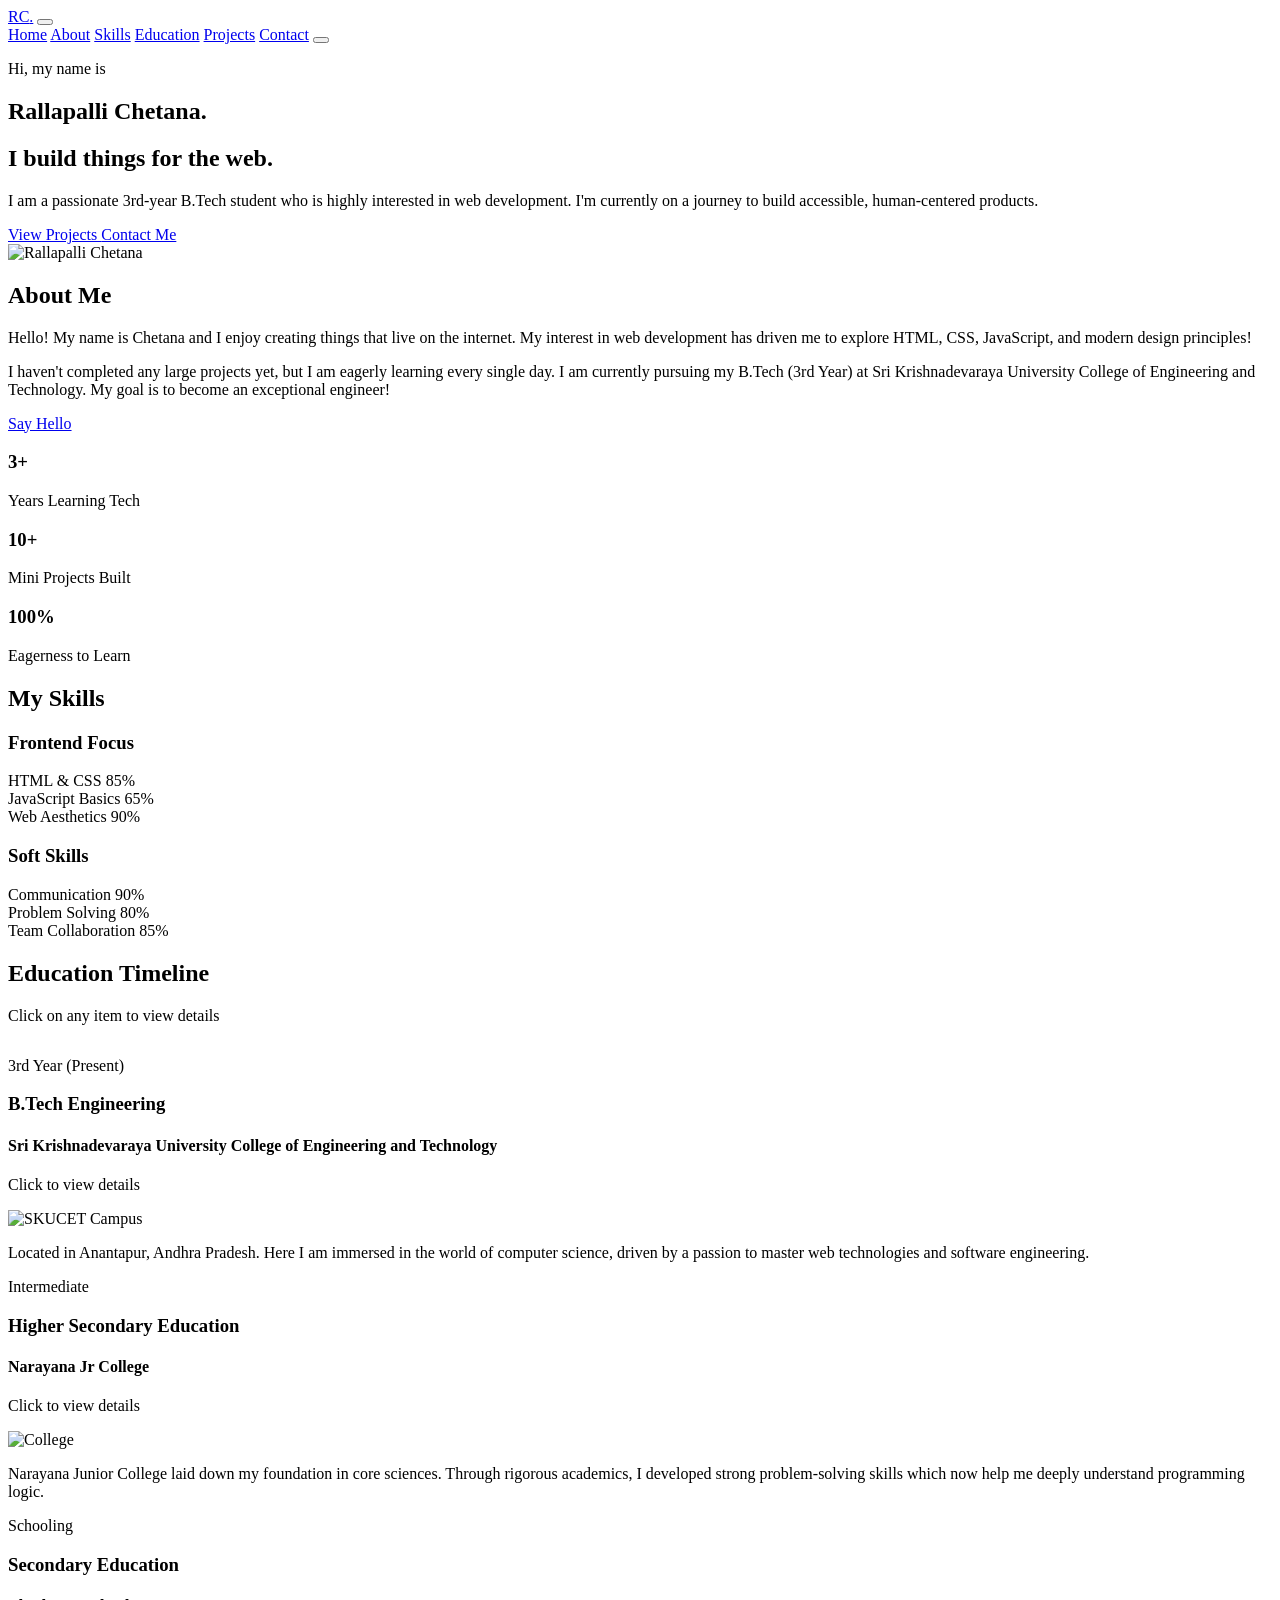
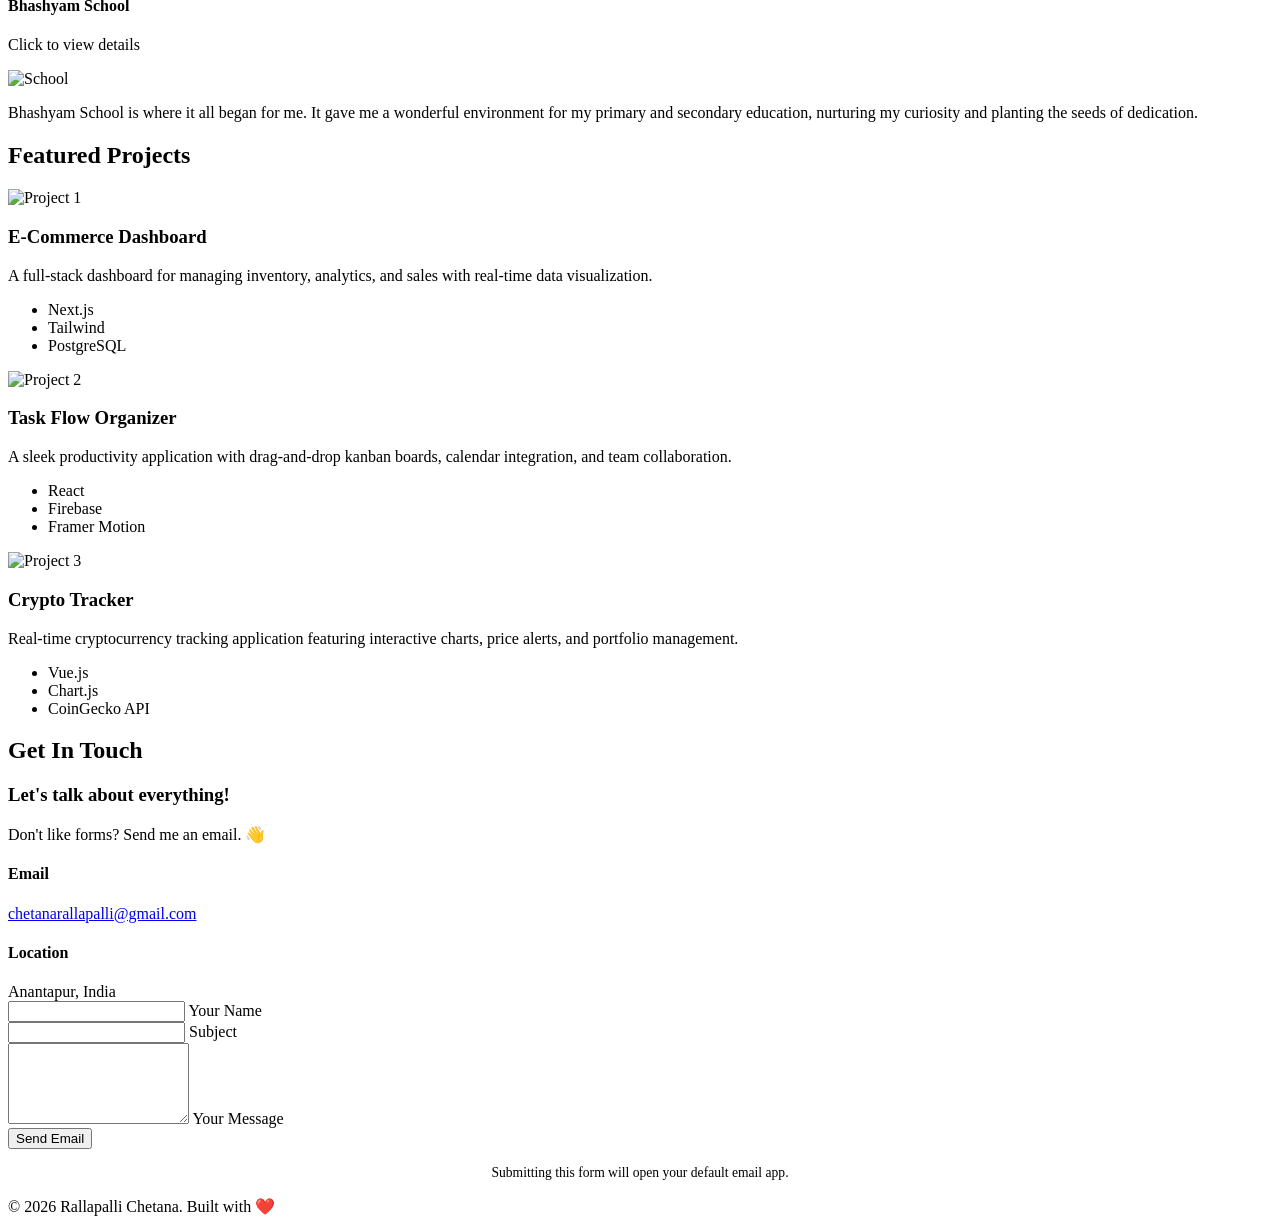
==== index.html @ 49224124 "Add files via upload" ====
<!DOCTYPE html>
<html lang="en" data-theme="dark">
<head>
    <meta charset="UTF-8">
    <meta name="viewport" content="width=device-width, initial-scale=1.0">
    <title>Rallapalli Chetana | Portfolio</title>
    <meta name="description" content="Personal portfolio of Rallapalli Chetana, a passionate aspiring Web Developer.">
    
    <!-- Google Fonts -->
    <link rel="preconnect" href="https://fonts.googleapis.com">
    <link rel="preconnect" href="https://fonts.gstatic.com" crossorigin>
    <link href="https://fonts.googleapis.com/css2?family=Outfit:wght@300;400;500;600;700;800&display=swap" rel="stylesheet">
    
    <!-- Phosphor Icons -->
    <script src="https://unpkg.com/@phosphor-icons/web"></script>
    
    <link rel="stylesheet" href="style.css">
</head>
<body>
    <!-- Navbar -->
    <nav id="navbar" class="navbar">
        <a href="#home" class="logo">RC<span>.</span></a>
        
        <button class="mobile-menu-btn" aria-label="Toggle Menu">
            <i class="ph ph-list"></i>
        </button>

        <div class="nav-links">
            <a href="#home" class="nav-link">Home</a>
            <a href="#about" class="nav-link">About</a>
            <a href="#skills" class="nav-link">Skills</a>
            <a href="#education" class="nav-link">Education</a>
            <a href="#projects" class="nav-link">Projects</a>
            <a href="#contact" class="nav-link">Contact</a>
            
            <button id="theme-toggle" class="theme-toggle" aria-label="Toggle Theme">
                <i class="ph ph-sun sun-icon"></i>
                <i class="ph ph-moon moon-icon"></i>
            </button>
        </div>
    </nav>

    <!-- Main Content -->
    <main>
        <!-- Home / Hero Section -->
        <section id="home" class="hero section">
            <div class="hero-content reveal">
                <p class="greeting">Hi, my name is</p>
                <h1 class="name">Rallapalli Chetana.</h1>
                <h2 class="tagline">I build things for the web.</h2>
                <p class="bio">I am a passionate 3rd-year B.Tech student who is highly interested in web development. I'm currently on a journey to build accessible, human-centered products.</p>
                <div class="cta-group">
                    <a href="#projects" class="btn btn-primary">View Projects <i class="ph ph-arrow-right"></i></a>
                    <a href="#contact" class="btn btn-outline">Contact Me</a>
                </div>
            </div>
            <div class="hero-image reveal-right">
                <div class="image-wrapper">
                    <!-- Professional female illustration avatar -->
                    <img src="avatar.png" alt="Rallapalli Chetana" />
                </div>
            </div>
        </section>

        <!-- About Section -->
        <section id="about" class="about section">
            <h2 class="section-title reveal">About Me</h2>
            <div class="about-content">
                <div class="about-text reveal">
                    <p>Hello! My name is Chetana and I enjoy creating things that live on the internet. My interest in web development has driven me to explore HTML, CSS, JavaScript, and modern design principles!</p>
                    <p>I haven't completed any large projects yet, but I am eagerly learning every single day. I am currently pursuing my B.Tech (3rd Year) at Sri Krishnadevaraya University College of Engineering and Technology. My goal is to become an exceptional engineer!</p>
                    <a href="#contact" class="btn btn-outline resume-btn">
                        Say Hello <i class="ph ph-hand-waving"></i>
                    </a>
                </div>
                <!-- Stats renamed to fit a beginner profile perfectly while maintaining the beautiful UI -->
                <div class="about-stats reveal-right">
                    <div class="stat-card">
                        <h3>3+</h3>
                        <p>Years Learning Tech</p>
                    </div>
                    <div class="stat-card">
                        <h3>10+</h3>
                        <p>Mini Projects Built</p>
                    </div>
                    <div class="stat-card">
                        <h3>100%</h3>
                        <p>Eagerness to Learn</p>
                    </div>
                </div>
            </div>
        </section>

        <!-- Skills Section -->
        <section id="skills" class="skills section">
            <h2 class="section-title reveal">My Skills</h2>
            <div class="skills-grid reveal">
                <!-- Frontend -->
                <div class="skill-category">
                    <h3>Frontend Focus</h3>
                    <div class="skills-list">
                        <div class="skill-item">
                            <div class="skill-info">
                                <span>HTML & CSS</span>
                                <span>85%</span>
                            </div>
                            <div class="progress-bar"><div class="progress" style="--width: 85%"></div></div>
                        </div>
                        <div class="skill-item">
                            <div class="skill-info">
                                <span>JavaScript Basics</span>
                                <span>65%</span>
                            </div>
                            <div class="progress-bar"><div class="progress" style="--width: 65%"></div></div>
                        </div>
                        <div class="skill-item">
                            <div class="skill-info">
                                <span>Web Aesthetics</span>
                                <span>90%</span>
                            </div>
                            <div class="progress-bar"><div class="progress" style="--width: 90%"></div></div>
                        </div>
                    </div>
                </div>

                <!-- Soft Skills -->
                <div class="skill-category">
                    <h3>Soft Skills</h3>
                    <div class="skills-list">
                        <div class="skill-item">
                            <div class="skill-info">
                                <span>Communication</span>
                                <span>90%</span>
                            </div>
                            <div class="progress-bar"><div class="progress" style="--width: 90%"></div></div>
                        </div>
                        <div class="skill-item">
                            <div class="skill-info">
                                <span>Problem Solving</span>
                                <span>80%</span>
                            </div>
                            <div class="progress-bar"><div class="progress" style="--width: 80%"></div></div>
                        </div>
                        <div class="skill-item">
                            <div class="skill-info">
                                <span>Team Collaboration</span>
                                <span>85%</span>
                            </div>
                            <div class="progress-bar"><div class="progress" style="--width: 85%"></div></div>
                        </div>
                    </div>
                </div>
            </div>
        </section>

        <!-- Education Section -->
        <section id="education" class="timeline-section section">
            <h2 class="section-title reveal">Education Timeline</h2>
            <p class="reveal" style="color: var(--text-secondary); margin-bottom: 2rem;">Click on any item to view details</p>
            <div class="timeline reveal">
                <div class="timeline-item interactive-item" onclick="toggleDetails('skucet-details')">
                    <div class="timeline-dot"></div>
                    <div class="timeline-content">
                        <span class="timeline-date">3rd Year (Present)</span>
                        <h3>B.Tech Engineering</h3>
                        <h4>Sri Krishnadevaraya University College of Engineering and Technology</h4>
                        <p style="color: var(--primary);">Click to view details <i class="ph ph-caret-down"></i></p>
                        
                        <div id="skucet-details" class="education-details hidden">
                            <img src="https://images.unsplash.com/photo-1541339907198-e08756dedf3f?q=80&w=800&auto=format&fit=crop" alt="SKUCET Campus">
                            <p>Located in Anantapur, Andhra Pradesh. Here I am immersed in the world of computer science, driven by a passion to master web technologies and software engineering.</p>
                        </div>
                    </div>
                </div>
                
                <div class="timeline-item interactive-item" onclick="toggleDetails('narayana-details')">
                    <div class="timeline-dot"></div>
                    <div class="timeline-content">
                        <span class="timeline-date">Intermediate</span>
                        <h3>Higher Secondary Education</h3>
                        <h4>Narayana Jr College</h4>
                        <p style="color: var(--primary);">Click to view details <i class="ph ph-caret-down"></i></p>
                        
                        <div id="narayana-details" class="education-details hidden">
                            <img src="https://images.unsplash.com/photo-1523050854058-8df90110c9f1?q=80&w=800&auto=format&fit=crop" alt="College">
                            <p>Narayana Junior College laid down my foundation in core sciences. Through rigorous academics, I developed strong problem-solving skills which now help me deeply understand programming logic.</p>
                        </div>
                    </div>
                </div>
                
                <div class="timeline-item interactive-item" onclick="toggleDetails('bhashyam-details')">
                    <div class="timeline-dot"></div>
                    <div class="timeline-content">
                        <span class="timeline-date">Schooling</span>
                        <h3>Secondary Education</h3>
                        <h4>Bhashyam School</h4>
                        <p style="color: var(--primary);">Click to view details <i class="ph ph-caret-down"></i></p>
                        
                        <div id="bhashyam-details" class="education-details hidden">
                            <img src="https://images.unsplash.com/photo-1509062522246-3755977927d7?q=80&w=800&auto=format&fit=crop" alt="School">
                            <p>Bhashyam School is where it all began for me. It gave me a wonderful environment for my primary and secondary education, nurturing my curiosity and planting the seeds of dedication.</p>
                        </div>
                    </div>
                </div>
            </div>
        </section>

        <!-- Projects Section (Kept dummy projects as requested earlier for aesthetic!) -->
        <section id="projects" class="projects section">
            <h2 class="section-title reveal">Featured Projects</h2>
            <div class="projects-grid">
                
                <!-- Project 1 -->
                <div class="project-card reveal">
                    <div class="project-img">
                        <img src="https://images.unsplash.com/photo-1551288049-bebda4e38f71?q=80&w=2070&auto=format&fit=crop" alt="Project 1">
                        <div class="project-overlay">
                            <div class="project-links">
                                <a href="https://github.com/chetana-1113" target="_blank" aria-label="GitHub"><i class="ph ph-github-logo"></i></a>
                                <a href="#" target="_blank" aria-label="Live Demo"><i class="ph ph-arrow-up-right"></i></a>
                            </div>
                        </div>
                    </div>
                    <div class="project-info">
                        <h3>E-Commerce Dashboard</h3>
                        <p>A full-stack dashboard for managing inventory, analytics, and sales with real-time data visualization.</p>
                        <ul class="project-tech">
                            <li>Next.js</li>
                            <li>Tailwind</li>
                            <li>PostgreSQL</li>
                        </ul>
                    </div>
                </div>

                <!-- Project 2 -->
                <div class="project-card reveal" style="transition-delay: 100ms">
                    <div class="project-img">
                        <img src="https://images.unsplash.com/photo-1522542550221-31fd19575a2d?q=80&w=2070&auto=format&fit=crop" alt="Project 2">
                        <div class="project-overlay">
                            <div class="project-links">
                                <a href="https://github.com/chetana-1113" target="_blank" aria-label="GitHub"><i class="ph ph-github-logo"></i></a>
                                <a href="#" target="_blank" aria-label="Live Demo"><i class="ph ph-arrow-up-right"></i></a>
                            </div>
                        </div>
                    </div>
                    <div class="project-info">
                        <h3>Task Flow Organizer</h3>
                        <p>A sleek productivity application with drag-and-drop kanban boards, calendar integration, and team collaboration.</p>
                        <ul class="project-tech">
                            <li>React</li>
                            <li>Firebase</li>
                            <li>Framer Motion</li>
                        </ul>
                    </div>
                </div>

                <!-- Project 3 -->
                <div class="project-card reveal" style="transition-delay: 200ms">
                    <div class="project-img">
                        <img src="https://images.unsplash.com/photo-1627398225058-618516514b10?q=80&w=2070&auto=format&fit=crop" alt="Project 3">
                        <div class="project-overlay">
                            <div class="project-links">
                                <a href="https://github.com/chetana-1113" target="_blank" aria-label="GitHub"><i class="ph ph-github-logo"></i></a>
                                <a href="#" target="_blank" aria-label="Live Demo"><i class="ph ph-arrow-up-right"></i></a>
                            </div>
                        </div>
                    </div>
                    <div class="project-info">
                        <h3>Crypto Tracker</h3>
                        <p>Real-time cryptocurrency tracking application featuring interactive charts, price alerts, and portfolio management.</p>
                        <ul class="project-tech">
                            <li>Vue.js</li>
                            <li>Chart.js</li>
                            <li>CoinGecko API</li>
                        </ul>
                    </div>
                </div>

            </div>
        </section>

        <!-- Contact Section -->
        <section id="contact" class="contact section">
            <h2 class="section-title reveal">Get In Touch</h2>
            <div class="contact-container reveal">
                <div class="contact-info">
                    <h3>Let's talk about everything!</h3>
                    <p>Don't like forms? Send me an email. 👋</p>
                    
                    <div class="info-items">
                        <div class="info-item">
                            <i class="ph ph-envelope-simple"></i>
                            <div>
                                <h4>Email</h4>
                                <a href="mailto:chetanarallapalli@gmail.com">chetanarallapalli@gmail.com</a>
                            </div>
                        </div>
                        <div class="info-item">
                            <i class="ph ph-map-pin"></i>
                            <div>
                                <h4>Location</h4>
                                <span>Anantapur, India</span>
                            </div>
                        </div>
                    </div>

                    <div class="social-links">
                        <a href="https://github.com/chetana-1113" target="_blank" aria-label="GitHub"><i class="ph ph-github-logo"></i></a>
                        <a href="https://www.linkedin.com/in/rallapalli-chetana-18695b35a" target="_blank" aria-label="LinkedIn"><i class="ph ph-linkedin-logo"></i></a>
                        <a href="https://twitter.com/ChetanaRal16602" target="_blank" aria-label="Twitter"><i class="ph ph-twitter-logo"></i></a>
                    </div>
                </div>

                <form class="contact-form" action="mailto:chetanarallapalli@gmail.com" method="post" enctype="text/plain">
                    <div class="form-group">
                        <input type="text" id="name" name="Name" required placeholder=" ">
                        <label for="name">Your Name</label>
                    </div>
                    <div class="form-group">
                        <input type="text" id="subject" name="Subject" required placeholder=" ">
                        <label for="subject">Subject</label>
                    </div>
                    <div class="form-group">
                        <textarea id="message" name="Message" required placeholder=" " rows="5"></textarea>
                        <label for="message">Your Message</label>
                    </div>
                    <button type="submit" class="btn btn-primary submit-btn">
                        Send Email <i class="ph ph-paper-plane-right"></i>
                    </button>
                    <p style="margin-top: 1rem; color: var(--text-secondary); text-align: center; font-size: 0.85rem;">Submitting this form will open your default email app.</p>
                </form>
            </div>
        </section>
    </main>

    <!-- Footer -->
    <footer>
        <div class="footer-content">
            <p>&copy; 2026 Rallapalli Chetana. Built with ❤️</p>
        </div>
    </footer>

    <!-- Back to top button -->
    <a href="#home" class="back-to-top" aria-label="Back to top">
        <i class="ph ph-caret-up"></i>
    </a>

    <script src="script.js"></script>
</body>
</html>
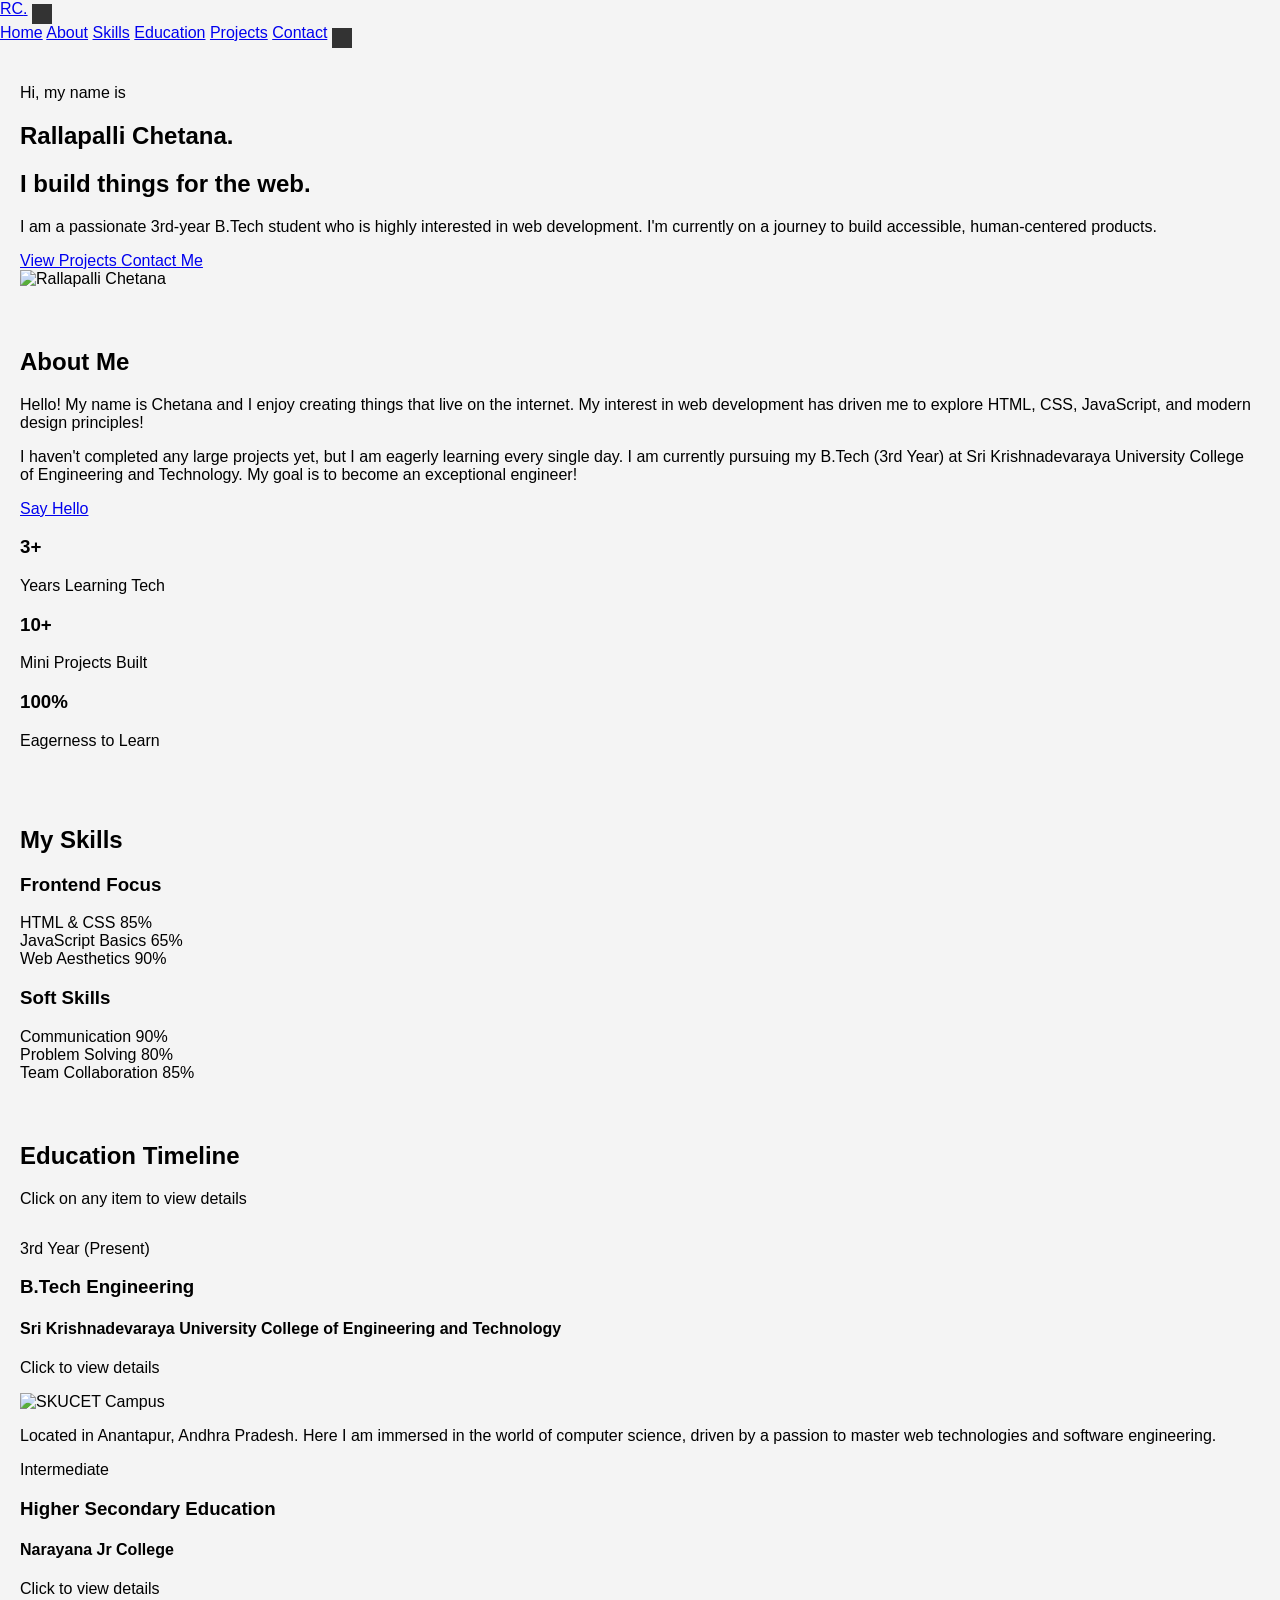
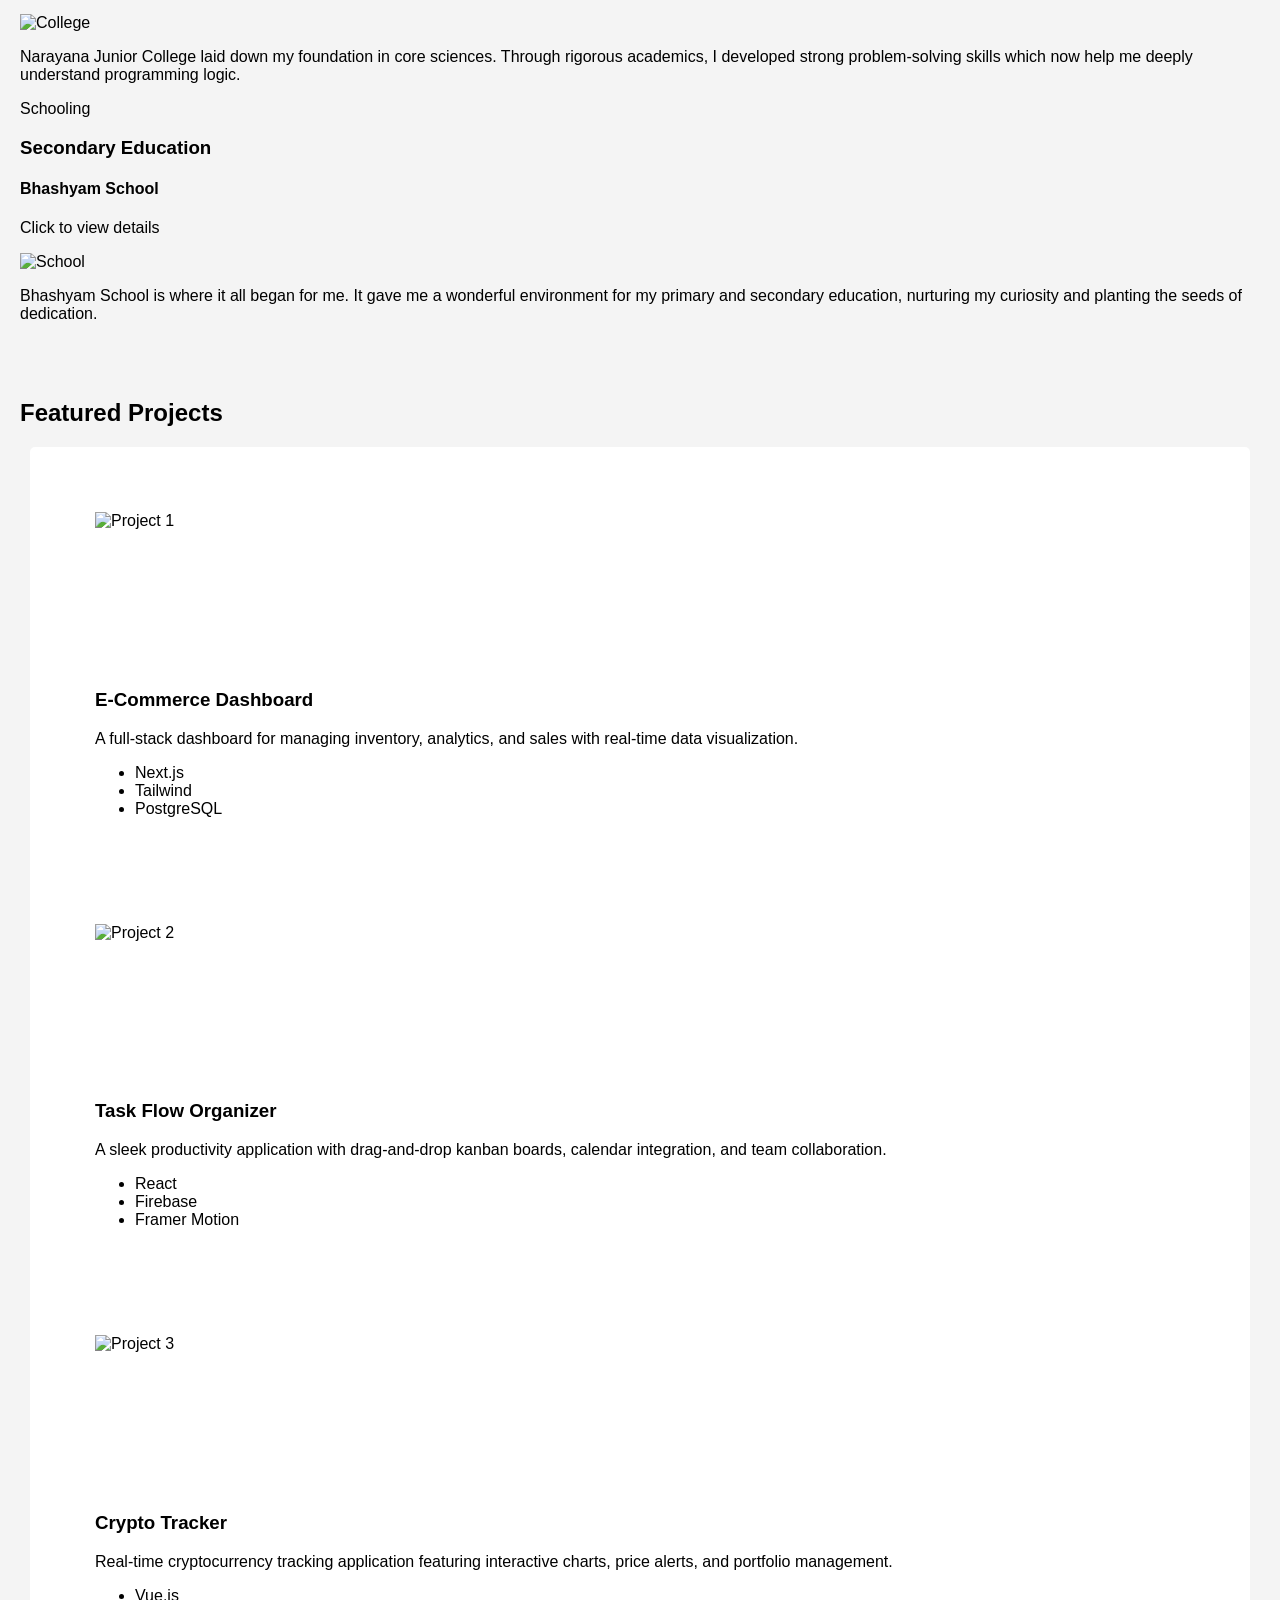
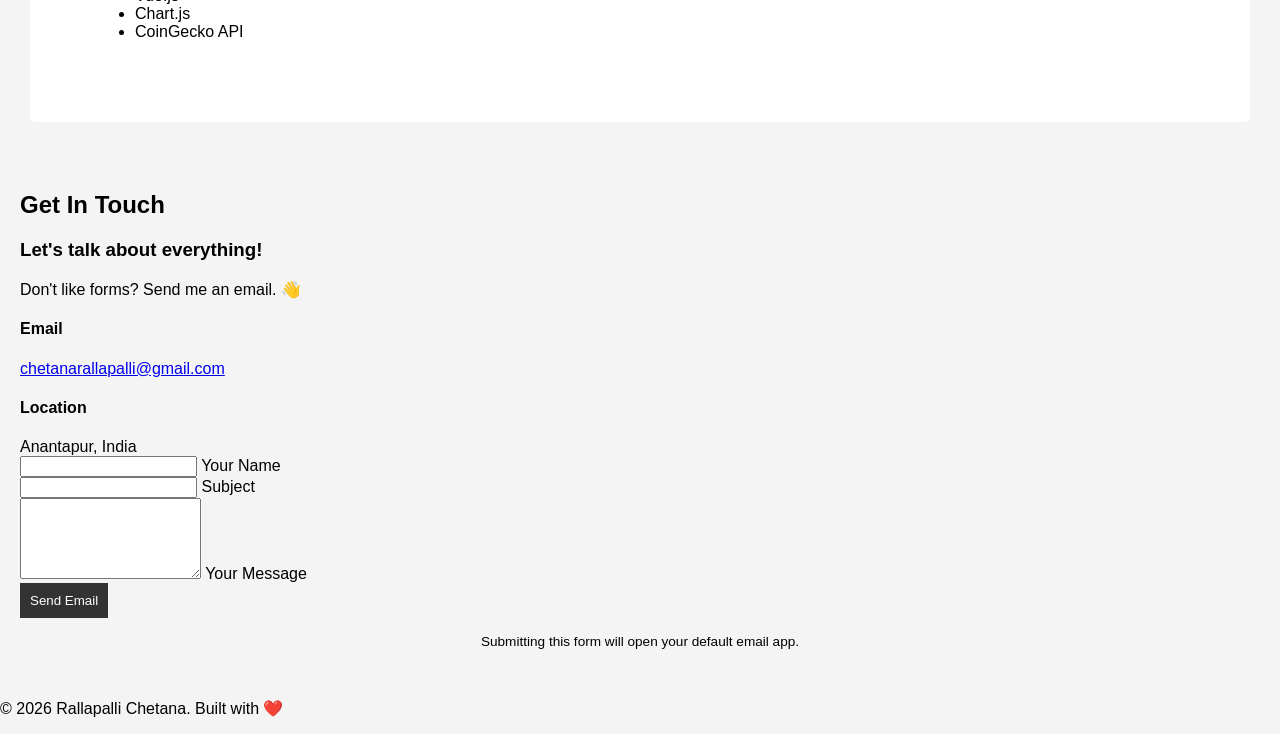
==== commit d8e8f5d1: "Change stylesheet link from style.css to 1.css" ====
--- a/index.html
+++ b/index.html
@@ -14,7 +14,7 @@
     <!-- Phosphor Icons -->
     <script src="https://unpkg.com/@phosphor-icons/web"></script>
     
-    <link rel="stylesheet" href="style.css">
+    <link rel="stylesheet" href="1.css">
 </head>
 <body>
     <!-- Navbar -->
--- a/1.css
+++ b/1.css
@@ -0,0 +1,31 @@
+body{
+font-family: Arial;
+margin:0;
+background:#f4f4f4;
+}
+
+header{
+background:#000d5f;
+color:rgb(255, 255, 255);
+text-align:center;
+padding:20px;
+}
+
+section{
+padding:20px;
+}
+
+#projects div{
+background:white;
+padding:15px;
+margin:10px;
+border-radius:5px;
+}
+
+button{
+padding:10px;
+background:#333;
+color:white;
+border:none;
+cursor:pointer;
+}
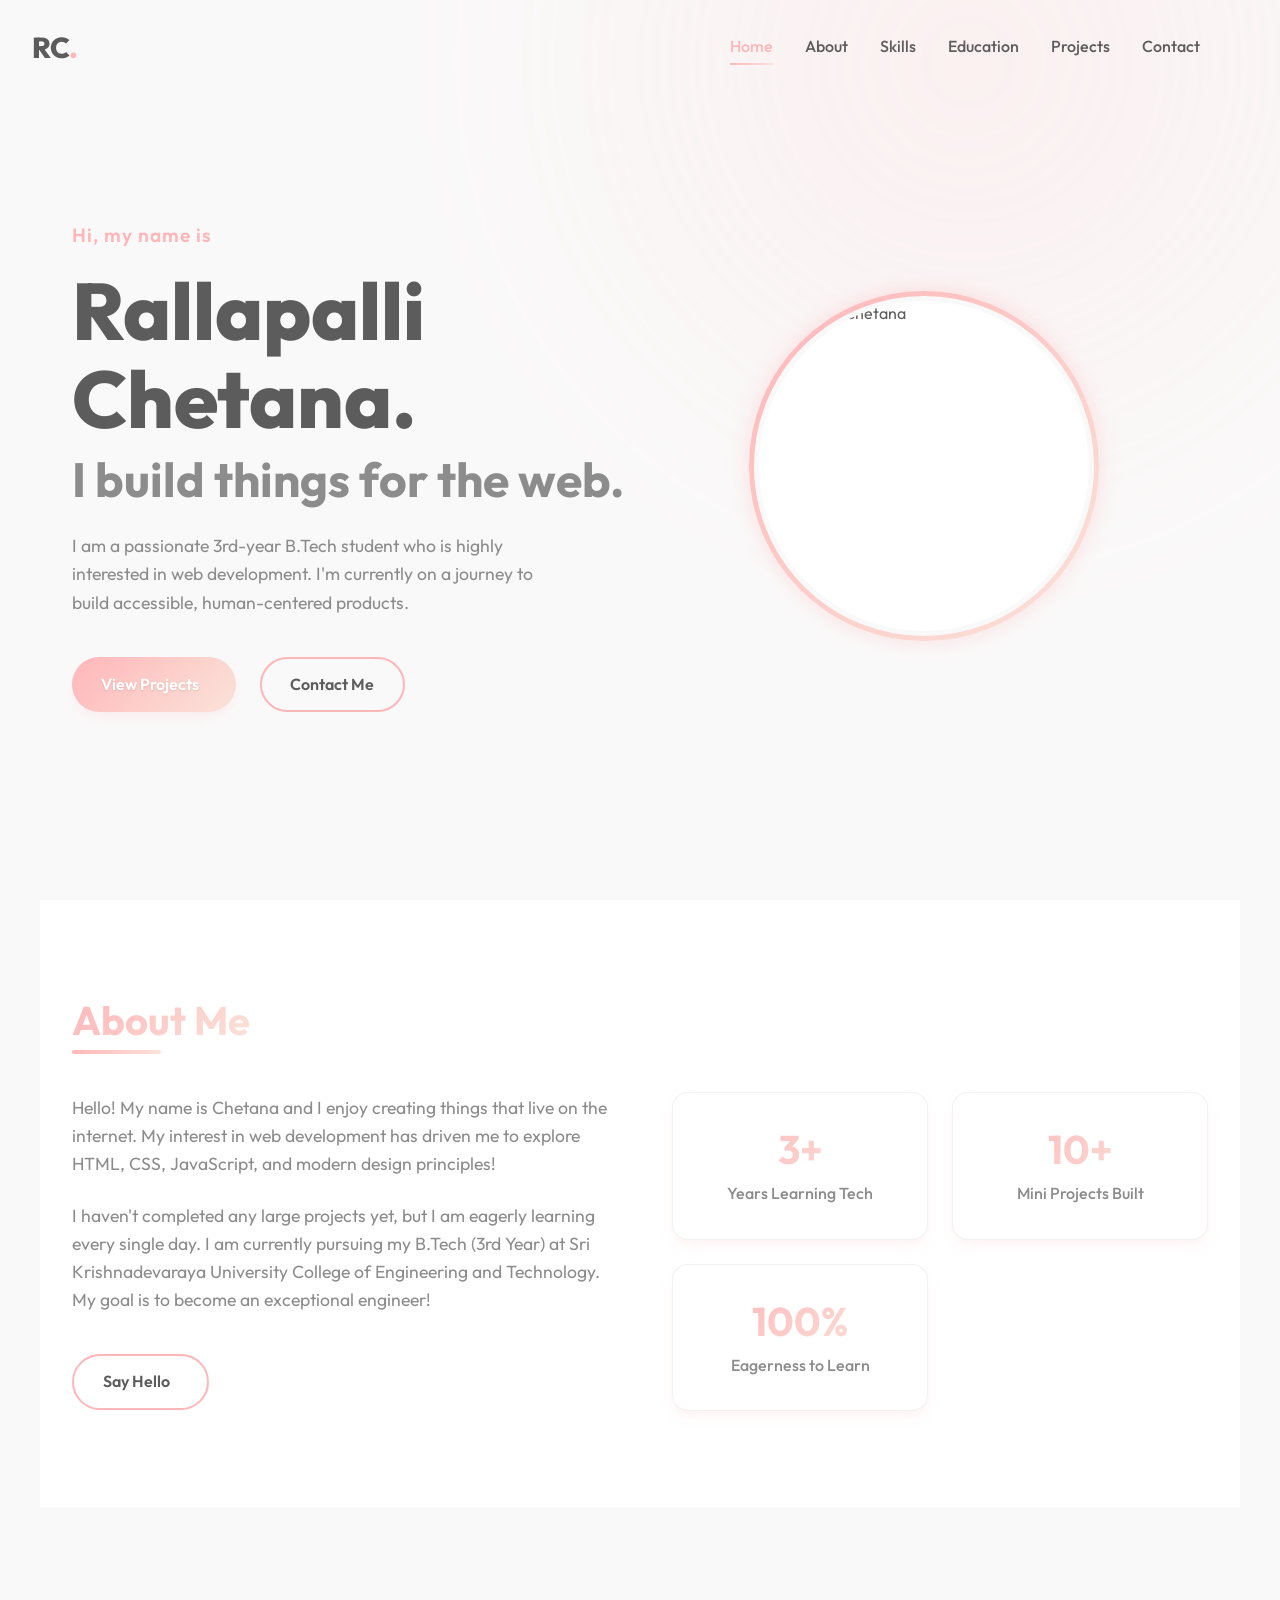
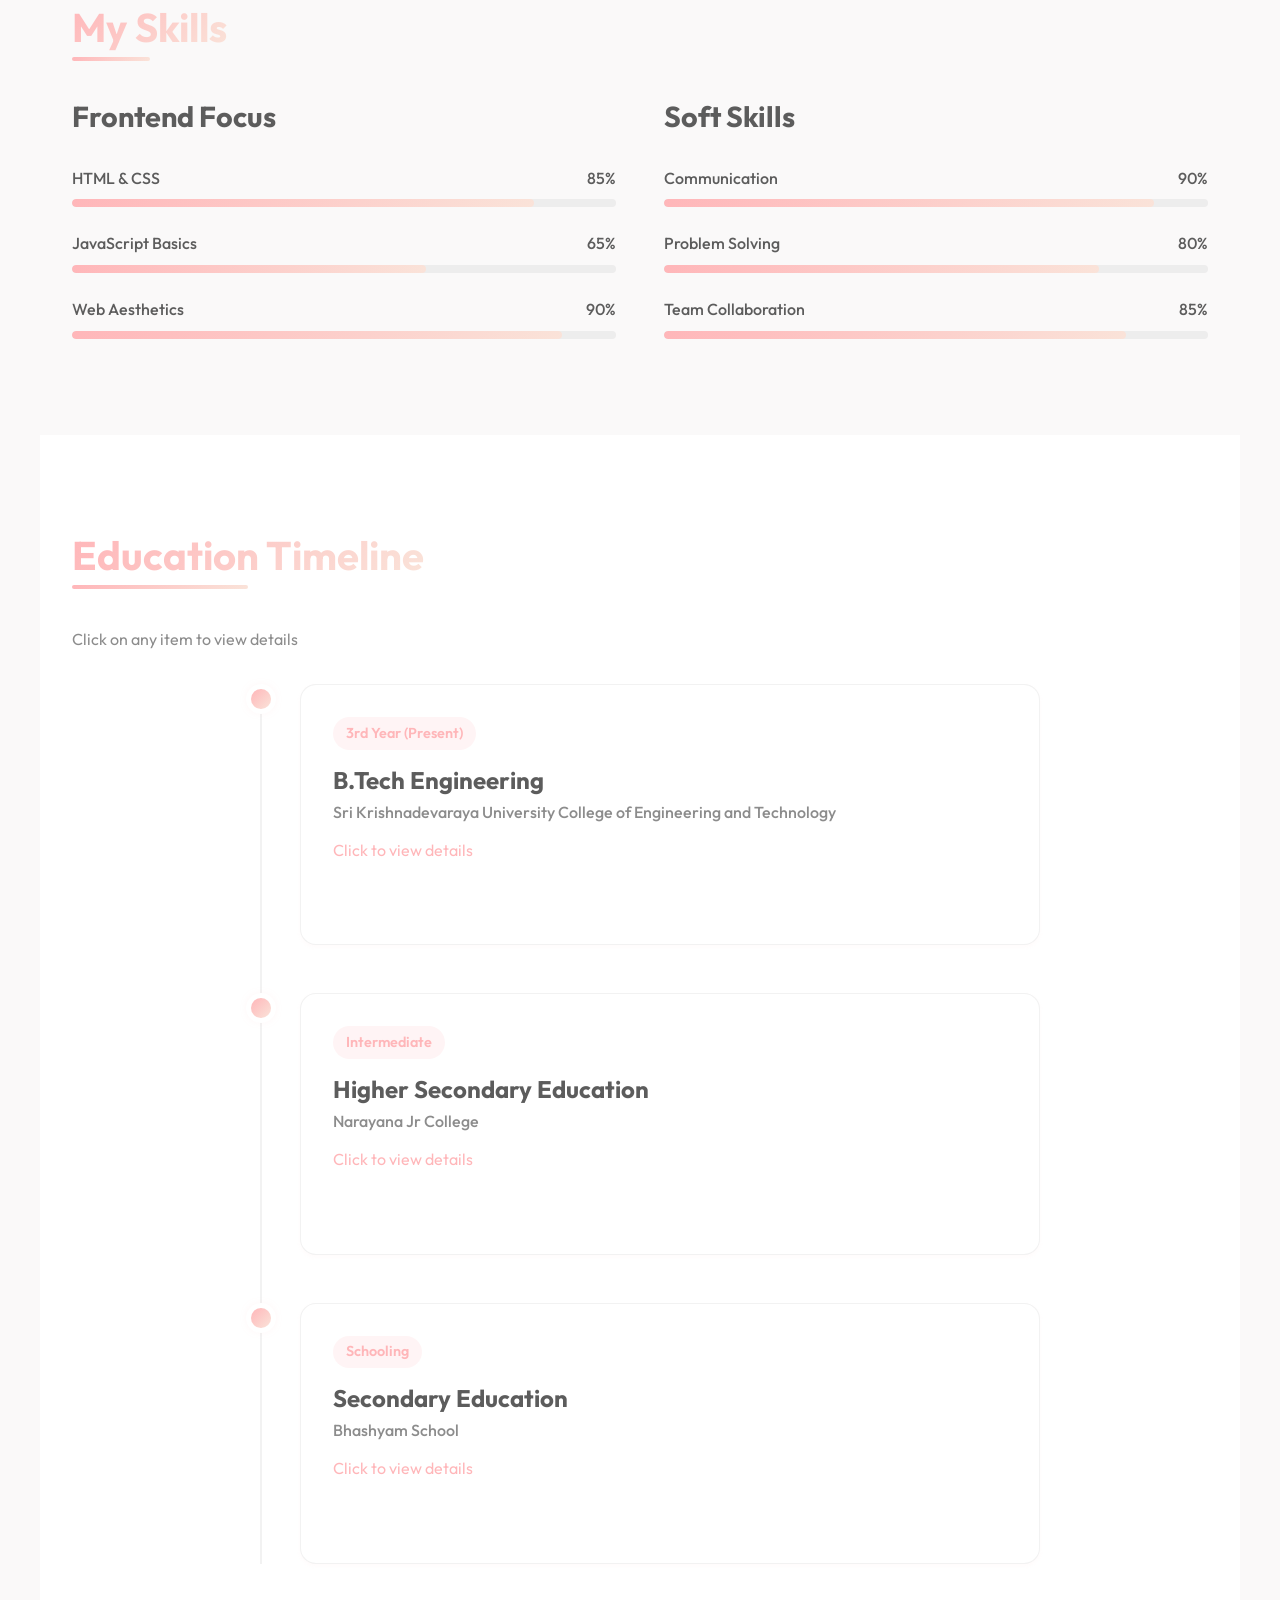
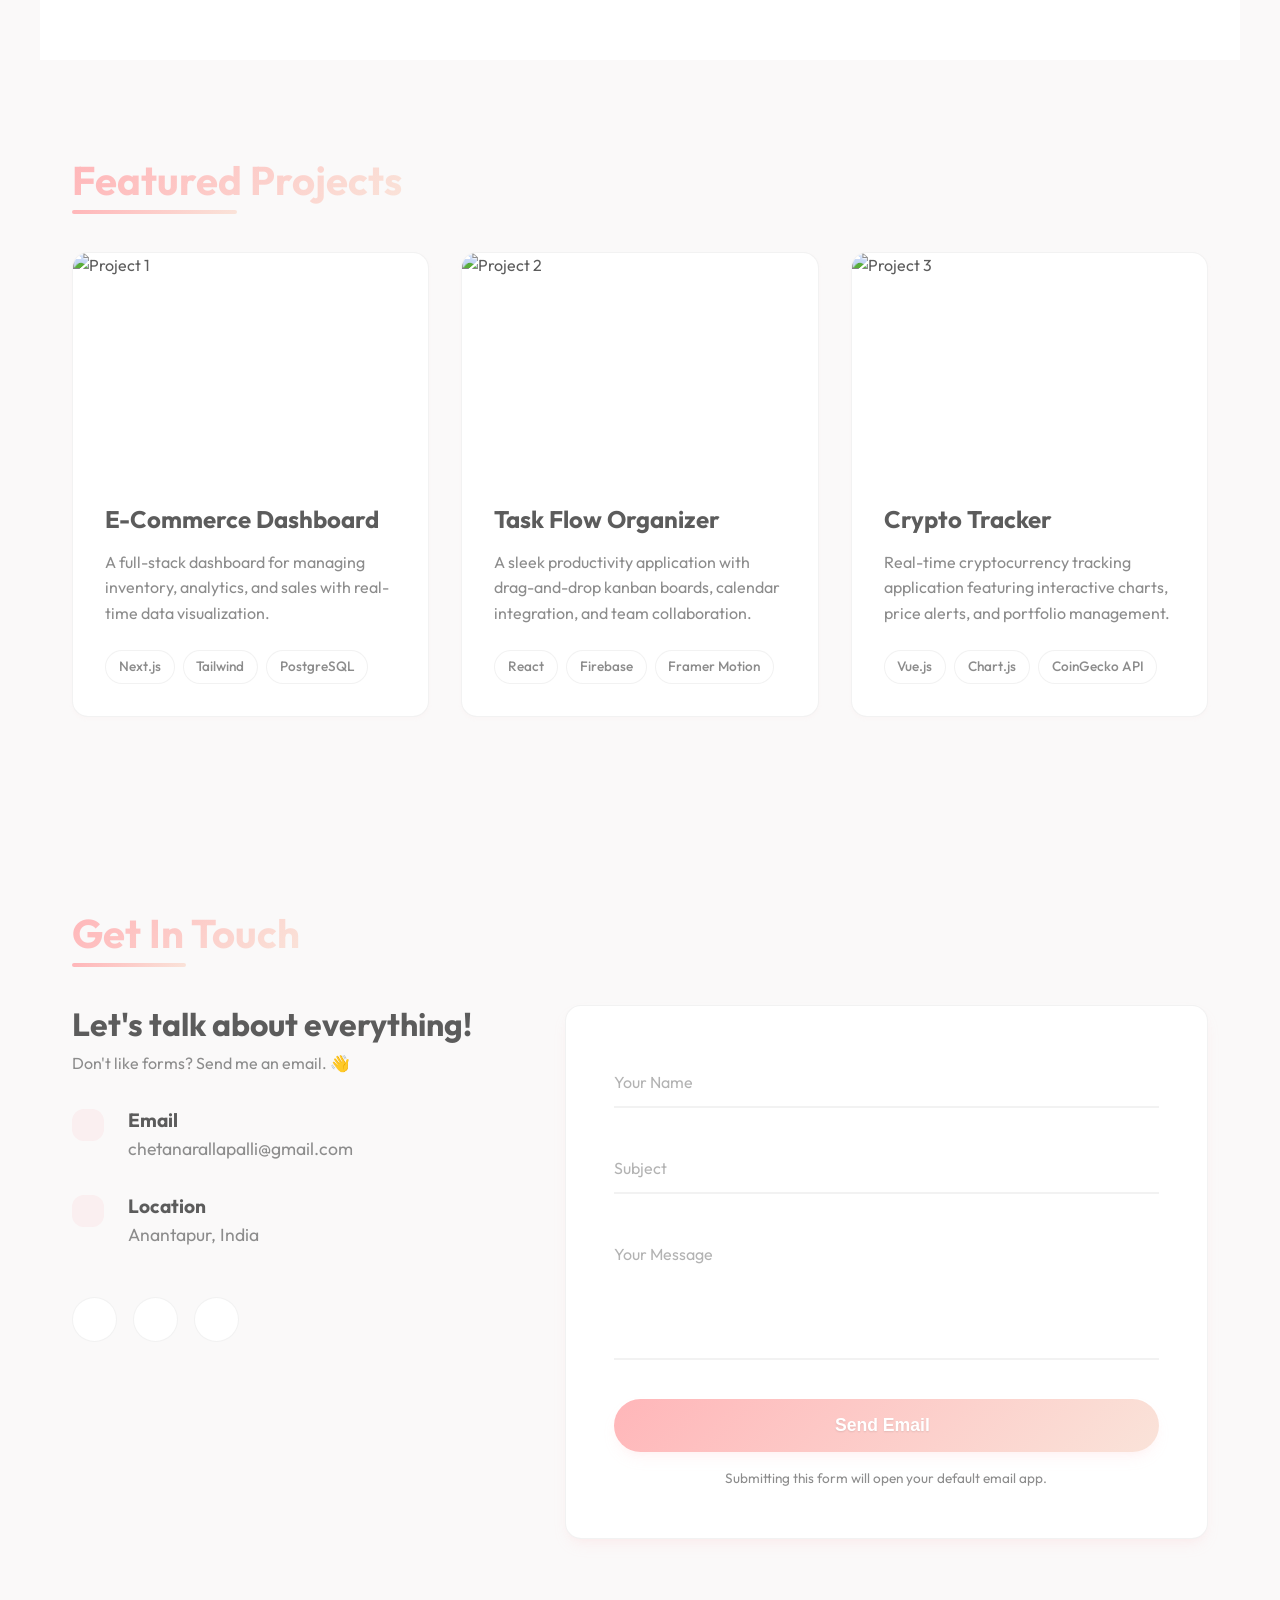
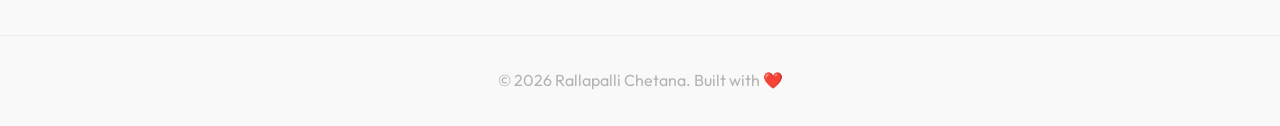
==== commit f2583272: "Update stylesheet and script paths in index.html" ====
--- a/index.html
+++ b/index.html
@@ -14,7 +14,7 @@
     <!-- Phosphor Icons -->
     <script src="https://unpkg.com/@phosphor-icons/web"></script>
     
-    <link rel="stylesheet" href="1.css">
+    <link rel="stylesheet" href="portfolio/style.css">
 </head>
 <body>
     <!-- Navbar -->
@@ -345,6 +345,6 @@
         <i class="ph ph-caret-up"></i>
     </a>
 
-    <script src="script.js"></script>
+    <script src="portfolio/script.js"></script>
 </body>
 </html>
--- a/portfolio/style.css
+++ b/portfolio/style.css
@@ -0,0 +1,1036 @@
+/* =========================================================================
+   Variables & Theming (Pastel Aesthetic)
+   ========================================================================= */
+:root {
+    /* Colors - Light Pastel Theme */
+    --bg-color: #faf9f9;
+    --bg-alt: #ffffff;
+    --text-primary: #5c5c5c;
+    --text-secondary: #8c8c8c;
+    --text-muted: #b3b3b3;
+    
+    /* Primary Gradient: Pastel Pink to Peach */
+    --primary: #ffb6b9;
+    --primary-hover: #fa9296;
+    --secondary: #fae3d9;
+    --gradient-primary: linear-gradient(135deg, var(--primary), var(--secondary));
+    
+    /* UI Elements */
+    --border-color: rgba(92, 92, 92, 0.08);
+    --card-bg: #ffffff;
+    --nav-bg: rgba(255, 255, 255, 0.85);
+    --shadow-sm: 0 2px 4px 0 rgba(255, 182, 185, 0.05);
+    --shadow-md: 0 8px 16px -4px rgba(255, 182, 185, 0.15), 0 4px 8px -4px rgba(255, 182, 185, 0.1);
+    --shadow-lg: 0 15px 25px -5px rgba(255, 182, 185, 0.2), 0 8px 10px -6px rgba(255, 182, 185, 0.1);
+    --shadow-glow: 0 0 20px rgba(255, 182, 185, 0.4);
+    
+    /* Typography */
+    --font-main: 'Outfit', -apple-system, BlinkMacSystemFont, "Segoe UI", Roboto, Helvetica, Arial, sans-serif;
+    
+    /* Transitions */
+    --transition: all 0.3s cubic-bezier(0.4, 0, 0.2, 1);
+}
+
+[data-theme="dark"] {
+    /* Colors - Soft Dark Pastel Theme */
+    --bg-color: #2b2b36;
+    --bg-alt: #363645;
+    --text-primary: #f2f2f2;
+    --text-secondary: #cccccc;
+    --text-muted: #999999;
+    
+    /* Primary Gradient: Pastel Pink to Soft Mint */
+    --primary: #ffb6b9;
+    --primary-hover: #fa9296;
+    --secondary: #bbded6;
+    --gradient-primary: linear-gradient(135deg, var(--primary), var(--secondary));
+    
+    /* UI Elements */
+    --border-color: rgba(242, 242, 242, 0.1);
+    --card-bg: #363645;
+    --nav-bg: rgba(43, 43, 54, 0.85);
+    --shadow-md: 0 8px 16px -4px rgba(0, 0, 0, 0.2);
+    --shadow-lg: 0 15px 25px -5px rgba(0, 0, 0, 0.3);
+    --shadow-glow: 0 0 25px rgba(255, 182, 185, 0.2);
+}
+
+/* =========================================================================
+   Reset & Base Styles
+   ========================================================================= */
+* {
+    margin: 0;
+    padding: 0;
+    box-sizing: border-box;
+}
+
+html {
+    scroll-behavior: smooth;
+    scroll-padding-top: 80px;
+}
+
+body {
+    font-family: var(--font-main);
+    background-color: var(--bg-color);
+    color: var(--text-primary);
+    line-height: 1.6;
+    overflow-x: hidden;
+    transition: background-color 0.3s ease, color 0.3s ease;
+}
+
+a {
+    text-decoration: none;
+    color: inherit;
+    transition: var(--transition);
+}
+
+ul {
+    list-style: none;
+}
+
+img {
+    max-width: 100%;
+    height: auto;
+    display: block;
+}
+
+/* =========================================================================
+   Typography
+   ========================================================================= */
+h1, h2, h3, h4, h5, h6 {
+    line-height: 1.2;
+    font-weight: 700;
+}
+
+.section-title {
+    font-size: 2.5rem;
+    margin-bottom: 3rem;
+    position: relative;
+    display: inline-block;
+    background: var(--gradient-primary);
+    -webkit-background-clip: text;
+    -webkit-text-fill-color: transparent;
+    background-clip: text;
+}
+
+.section-title::after {
+    content: '';
+    position: absolute;
+    bottom: -10px;
+    left: 0;
+    width: 50%;
+    height: 4px;
+    background: var(--gradient-primary);
+    border-radius: 2px;
+}
+
+/* =========================================================================
+   Components
+   ========================================================================= */
+.container,
+.section {
+    max-width: 1200px;
+    margin: 0 auto;
+    padding: 6rem 2rem;
+}
+
+/* Buttons */
+.btn {
+    display: inline-flex;
+    align-items: center;
+    justify-content: center;
+    gap: 0.5rem;
+    padding: 0.8rem 1.8rem;
+    border-radius: 50px;
+    font-weight: 600;
+    font-size: 1rem;
+    cursor: pointer;
+    transition: var(--transition);
+    border: none;
+    outline: none;
+    position: relative;
+    overflow: hidden;
+    z-index: 1;
+}
+
+.btn-primary {
+    background: var(--gradient-primary);
+    color: #ffffff; /* White text looks great on pastel gradients */
+    box-shadow: var(--shadow-md);
+    text-shadow: 0 1px 2px rgba(0,0,0,0.1); /* ensures contrast */
+}
+
+.btn-primary::before {
+    content: '';
+    position: absolute;
+    top: 0;
+    left: 0;
+    width: 100%;
+    height: 100%;
+    background: linear-gradient(135deg, var(--secondary), var(--primary));
+    z-index: -1;
+    transition: opacity 0.3s ease;
+    opacity: 0;
+}
+
+.btn-primary:hover::before {
+    opacity: 1;
+}
+
+.btn-primary:hover {
+    transform: translateY(-3px);
+    box-shadow: var(--shadow-glow);
+    color: #ffffff;
+}
+
+.btn-outline {
+    background: transparent;
+    color: var(--text-primary);
+    border: 2px solid var(--primary);
+}
+
+.btn-outline:hover {
+    background: var(--primary);
+    color: #ffffff;
+    transform: translateY(-3px);
+    border-color: var(--primary);
+}
+
+/* =========================================================================
+   Navigation
+   ========================================================================= */
+.navbar {
+    position: fixed;
+    top: 0;
+    left: 0;
+    width: 100%;
+    padding: 1.5rem 2rem;
+    display: flex;
+    justify-content: space-between;
+    align-items: center;
+    z-index: 1000;
+    transition: var(--transition);
+}
+
+.navbar.scrolled {
+    background-color: var(--nav-bg);
+    backdrop-filter: blur(10px);
+    -webkit-backdrop-filter: blur(10px);
+    padding: 1rem 2rem;
+    box-shadow: var(--shadow-sm);
+    border-bottom: 1px solid var(--border-color);
+}
+
+.logo {
+    font-size: 1.8rem;
+    font-weight: 800;
+    letter-spacing: -1px;
+}
+
+.logo span {
+    color: var(--primary);
+}
+
+.nav-links {
+    display: flex;
+    align-items: center;
+    gap: 2rem;
+}
+
+.nav-link {
+    font-weight: 500;
+    position: relative;
+}
+
+.nav-link::after {
+    content: '';
+    position: absolute;
+    bottom: -5px;
+    left: 0;
+    width: 0;
+    height: 2px;
+    background: var(--gradient-primary);
+    transition: var(--transition);
+}
+
+.nav-link:hover::after,
+.nav-link.active::after {
+    width: 100%;
+}
+
+.nav-link.active {
+    color: var(--primary);
+}
+
+.theme-toggle {
+    background: transparent;
+    border: none;
+    color: var(--text-primary);
+    font-size: 1.5rem;
+    cursor: pointer;
+    display: flex;
+    align-items: center;
+    justify-content: center;
+    padding: 0.5rem;
+    border-radius: 50%;
+    transition: var(--transition);
+}
+
+.theme-toggle:hover {
+    background-color: var(--border-color);
+}
+
+[data-theme="dark"] .sun-icon {
+    display: block;
+}
+[data-theme="dark"] .moon-icon {
+    display: none;
+}
+[data-theme="light"] .sun-icon {
+    display: none;
+}
+[data-theme="light"] .moon-icon {
+    display: block;
+}
+
+.mobile-menu-btn {
+    display: none;
+    background: none;
+    border: none;
+    font-size: 2rem;
+    color: var(--text-primary);
+    cursor: pointer;
+}
+
+/* =========================================================================
+   Hero Section
+   ========================================================================= */
+.hero {
+    min-height: 100vh;
+    display: flex;
+    align-items: center;
+    position: relative;
+    padding-top: 8rem;
+}
+
+.hero::before {
+    content: '';
+    position: absolute;
+    top: -50%;
+    right: -20%;
+    width: 80vw;
+    height: 80vw;
+    background: radial-gradient(circle, var(--primary) 0%, transparent 70%);
+    opacity: 0.15;
+    filter: blur(80px);
+    z-index: -1;
+    border-radius: 50%;
+}
+
+.hero-content {
+    flex: 1;
+    max-width: 600px;
+}
+
+.greeting {
+    font-size: 1.2rem;
+    color: var(--primary);
+    font-weight: 600;
+    margin-bottom: 1rem;
+    letter-spacing: 1px;
+}
+
+.name {
+    font-size: clamp(3rem, 8vw, 5rem);
+    font-weight: 800;
+    margin-bottom: 0.5rem;
+    line-height: 1.1;
+    color: var(--text-primary);
+}
+
+.tagline {
+    font-size: clamp(1.8rem, 5vw, 3rem);
+    font-weight: 700;
+    color: var(--text-secondary);
+    margin-bottom: 1.5rem;
+    line-height: 1.2;
+}
+
+.bio {
+    font-size: 1.1rem;
+    color: var(--text-secondary);
+    margin-bottom: 2.5rem;
+    max-width: 500px;
+}
+
+.cta-group {
+    display: flex;
+    gap: 1.5rem;
+}
+
+.hero-image {
+    flex: 1;
+    display: flex;
+    justify-content: center;
+    align-items: center;
+}
+
+.image-wrapper {
+    position: relative;
+    width: 350px;
+    height: 350px;
+    border-radius: 50%;
+    background: var(--gradient-primary);
+    padding: 5px;
+    box-shadow: var(--shadow-glow);
+}
+
+.image-wrapper img {
+    width: 100%;
+    height: 100%;
+    object-fit: cover; /* essential for portrait photos */
+    border-radius: 50%;
+    background-color: var(--bg-alt);
+    border: 5px solid var(--bg-color);
+}
+
+/* =========================================================================
+   About Section
+   ========================================================================= */
+.about {
+    background-color: var(--bg-alt);
+}
+
+.about-content {
+    display: grid;
+    grid-template-columns: 1fr 1fr;
+    gap: 4rem;
+    align-items: center;
+}
+
+.about-text p {
+    margin-bottom: 1.5rem;
+    font-size: 1.1rem;
+    color: var(--text-secondary);
+}
+
+.resume-btn {
+    margin-top: 1rem;
+}
+
+.about-stats {
+    display: grid;
+    grid-template-columns: repeat(2, 1fr);
+    gap: 1.5rem;
+}
+
+.stat-card {
+    background-color: var(--card-bg);
+    padding: 2rem;
+    border-radius: 1rem;
+    border: 1px solid var(--border-color);
+    box-shadow: var(--shadow-md);
+    text-align: center;
+    transition: var(--transition);
+}
+
+.stat-card:hover {
+    transform: translateY(-5px);
+    border-color: var(--primary);
+    box-shadow: var(--shadow-glow);
+}
+
+.stat-card h3 {
+    font-size: 2.5rem;
+    background: var(--gradient-primary);
+    -webkit-background-clip: text;
+    -webkit-text-fill-color: transparent;
+    margin-bottom: 0.5rem;
+}
+
+.stat-card p {
+    color: var(--text-secondary);
+    font-weight: 500;
+}
+
+/* =========================================================================
+   Skills Section
+   ========================================================================= */
+.skills-grid {
+    display: grid;
+    grid-template-columns: repeat(auto-fit, minmax(300px, 1fr));
+    gap: 3rem;
+}
+
+.skill-category h3 {
+    font-size: 1.8rem;
+    margin-bottom: 2rem;
+    color: var(--text-primary);
+}
+
+.skills-list {
+    display: flex;
+    flex-direction: column;
+    gap: 1.5rem;
+}
+
+.skill-info {
+    display: flex;
+    justify-content: space-between;
+    margin-bottom: 0.5rem;
+    font-weight: 500;
+}
+
+.progress-bar {
+    width: 100%;
+    height: 8px;
+    background-color: var(--border-color);
+    border-radius: 4px;
+    overflow: hidden;
+}
+
+.progress {
+    height: 100%;
+    background: var(--gradient-primary);
+    border-radius: 4px;
+    width: 0; /* Animated via JS */
+    transition: width 1.5s cubic-bezier(0.1, 0.5, 0.1, 1);
+}
+
+/* =========================================================================
+   Education Section (Takes exact styles of the old Experience timeline)
+   ========================================================================= */
+.timeline-section {
+    background-color: var(--bg-alt);
+}
+
+.timeline {
+    position: relative;
+    max-width: 800px;
+    margin: 0 auto;
+}
+
+.timeline::before {
+    content: '';
+    position: absolute;
+    top: 0;
+    bottom: 0;
+    left: 20px;
+    width: 2px;
+    background-color: var(--border-color);
+}
+
+.timeline-item {
+    position: relative;
+    padding-left: 60px;
+    margin-bottom: 3rem;
+}
+
+.timeline-item:last-child {
+    margin-bottom: 0;
+}
+
+.timeline-dot {
+    position: absolute;
+    left: 11px;
+    top: 5px;
+    width: 20px;
+    height: 20px;
+    border-radius: 50%;
+    background: var(--gradient-primary);
+    box-shadow: 0 0 0 5px var(--bg-alt), 0 0 10px rgba(255, 182, 185, 0.5);
+}
+
+.timeline-content {
+    background-color: var(--card-bg);
+    padding: 2rem;
+    border-radius: 1rem;
+    border: 1px solid var(--border-color);
+    box-shadow: var(--shadow-sm);
+    transition: var(--transition);
+}
+
+.interactive-item {
+    cursor: pointer;
+}
+
+.interactive-item:hover .timeline-content {
+    transform: translateY(-3px);
+    box-shadow: var(--shadow-md);
+    border-color: rgba(255, 182, 185, 0.4);
+}
+
+.timeline-date {
+    display: inline-block;
+    padding: 0.3rem 0.8rem;
+    background-color: rgba(255, 182, 185, 0.15);
+    color: var(--primary);
+    border-radius: 20px;
+    font-size: 0.9rem;
+    font-weight: 600;
+    margin-bottom: 1rem;
+}
+
+.timeline-content h3 {
+    font-size: 1.5rem;
+    margin-bottom: 0.5rem;
+}
+
+.timeline-content h4 {
+    color: var(--text-secondary);
+    font-weight: 500;
+    margin-bottom: 1rem;
+}
+
+/* Hidden Education Details inside Timeline */
+.education-details {
+    margin-top: 1.5rem;
+    overflow: hidden;
+    transition: max-height 0.4s ease, opacity 0.4s ease;
+    max-height: 0;
+    opacity: 0;
+    border-top: 1px solid var(--border-color);
+    padding-top: 1.5rem;
+    text-align: left;
+}
+
+.education-details.show {
+    max-height: 800px;
+    opacity: 1;
+}
+
+.education-details img {
+    width: 100%;
+    height: 200px;
+    object-fit: cover;
+    border-radius: 0.8rem;
+    margin-bottom: 1rem;
+}
+
+/* =========================================================================
+   Projects Section
+   ========================================================================= */
+.projects-grid {
+    display: grid;
+    grid-template-columns: repeat(auto-fit, minmax(320px, 1fr));
+    gap: 2rem;
+}
+
+.project-card {
+    background-color: var(--card-bg);
+    border-radius: 1rem;
+    overflow: hidden;
+    border: 1px solid var(--border-color);
+    box-shadow: var(--shadow-sm);
+    transition: var(--transition);
+    display: flex;
+    flex-direction: column;
+}
+
+.project-card:hover {
+    transform: translateY(-10px);
+    box-shadow: var(--shadow-lg);
+}
+
+.project-img {
+    position: relative;
+    height: 220px;
+    overflow: hidden;
+}
+
+.project-img img {
+    width: 100%;
+    height: 100%;
+    object-fit: cover;
+    transition: transform 0.5s ease;
+}
+
+.project-card:hover .project-img img {
+    transform: scale(1.1);
+}
+
+.project-overlay {
+    position: absolute;
+    top: 0;
+    left: 0;
+    width: 100%;
+    height: 100%;
+    background: rgba(43, 43, 54, 0.8);
+    display: flex;
+    justify-content: center;
+    align-items: center;
+    opacity: 0;
+    transition: var(--transition);
+}
+
+.project-card:hover .project-overlay {
+    opacity: 1;
+}
+
+.project-links {
+    display: flex;
+    gap: 1rem;
+}
+
+.project-links a {
+    display: flex;
+    align-items: center;
+    justify-content: center;
+    width: 45px;
+    height: 45px;
+    background: var(--text-primary);
+    color: var(--bg-color);
+    border-radius: 50%;
+    font-size: 1.5rem;
+    transform: translateY(20px);
+    transition: all 0.3s cubic-bezier(0.175, 0.885, 0.32, 1.275);
+}
+
+.project-card:hover .project-links a {
+    transform: translateY(0);
+}
+
+.project-links a:hover {
+    background: var(--primary);
+    color: #fff;
+    transform: translateY(-3px) scale(1.1);
+}
+
+.project-info {
+    padding: 2rem;
+    flex: 1;
+    display: flex;
+    flex-direction: column;
+}
+
+.project-info h3 {
+    font-size: 1.5rem;
+    margin-bottom: 1rem;
+}
+
+.project-info p {
+    color: var(--text-secondary);
+    margin-bottom: 1.5rem;
+    flex: 1;
+}
+
+.project-tech {
+    display: flex;
+    flex-wrap: wrap;
+    gap: 0.5rem;
+}
+
+.project-tech li {
+    font-size: 0.85rem;
+    padding: 0.3rem 0.8rem;
+    background-color: var(--bg-alt);
+    border: 1px solid var(--border-color);
+    border-radius: 20px;
+    color: var(--text-secondary);
+    font-weight: 500;
+}
+
+/* =========================================================================
+   Contact Section
+   ========================================================================= */
+.contact {
+    background-color: var(--bg-color);
+}
+
+.contact-container {
+    display: grid;
+    grid-template-columns: 1fr 1.5fr;
+    gap: 4rem;
+}
+
+.contact-info h3 {
+    font-size: 2rem;
+    margin-bottom: 0.5rem;
+}
+
+.contact-info p {
+    color: var(--text-secondary);
+    margin-bottom: 2rem;
+}
+
+.info-item {
+    display: flex;
+    align-items: flex-start;
+    gap: 1.5rem;
+    margin-bottom: 2rem;
+}
+
+.info-item i {
+    font-size: 2rem;
+    color: var(--primary);
+    background: rgba(255, 182, 185, 0.15);
+    padding: 1rem;
+    border-radius: 12px;
+}
+
+.info-item h4 {
+    font-size: 1.2rem;
+    margin-bottom: 0.2rem;
+}
+
+.info-item a,
+.info-item span {
+    color: var(--text-secondary);
+    font-size: 1.1rem;
+}
+
+.info-item a:hover {
+    color: var(--primary);
+}
+
+.social-links {
+    display: flex;
+    gap: 1rem;
+    margin-top: 3rem;
+}
+
+.social-links a {
+    width: 45px;
+    height: 45px;
+    display: flex;
+    align-items: center;
+    justify-content: center;
+    background-color: var(--card-bg);
+    border: 1px solid var(--border-color);
+    border-radius: 50%;
+    font-size: 1.5rem;
+    color: var(--text-primary);
+    transition: var(--transition);
+}
+
+.social-links a:hover {
+    background: var(--gradient-primary);
+    color: #fff;
+    border-color: transparent;
+    transform: translateY(-5px);
+    box-shadow: var(--shadow-md);
+}
+
+.contact-form {
+    background-color: var(--card-bg);
+    padding: 3rem;
+    border-radius: 1rem;
+    border: 1px solid var(--border-color);
+    box-shadow: var(--shadow-md);
+}
+
+.form-group {
+    position: relative;
+    margin-bottom: 2rem;
+}
+
+.form-group input,
+.form-group textarea {
+    width: 100%;
+    padding: 1rem 0;
+    font-size: 1rem;
+    color: var(--text-primary);
+    background: transparent;
+    border: none;
+    border-bottom: 2px solid var(--border-color);
+    outline: none;
+    transition: var(--transition);
+    resize: none;
+    font-family: inherit;
+}
+
+.form-group label {
+    position: absolute;
+    top: 1rem;
+    left: 0;
+    color: var(--text-muted);
+    font-size: 1rem;
+    pointer-events: none;
+    transition: var(--transition);
+}
+
+.form-group input:focus,
+.form-group textarea:focus {
+    border-bottom-color: var(--primary);
+}
+
+.form-group input:focus ~ label,
+.form-group textarea:focus ~ label,
+.form-group input:not(:placeholder-shown) ~ label,
+.form-group textarea:not(:placeholder-shown) ~ label {
+    top: -10px;
+    font-size: 0.85rem;
+    color: var(--primary);
+    font-weight: 500;
+}
+
+.submit-btn {
+    width: 100%;
+    padding: 1rem;
+    font-size: 1.1rem;
+}
+
+/* =========================================================================
+   Footer & Back to Top
+   ========================================================================= */
+footer {
+    text-align: center;
+    padding: 2rem;
+    border-top: 1px solid var(--border-color);
+    color: var(--text-muted);
+}
+
+.back-to-top {
+    position: fixed;
+    bottom: 30px;
+    right: 30px;
+    width: 50px;
+    height: 50px;
+    background: var(--gradient-primary);
+    color: #fff;
+    border-radius: 50%;
+    display: flex;
+    justify-content: center;
+    align-items: center;
+    font-size: 1.5rem;
+    text-decoration: none;
+    opacity: 0;
+    visibility: hidden;
+    transform: translateY(20px);
+    transition: var(--transition);
+    z-index: 999;
+    box-shadow: var(--shadow-md);
+}
+
+.back-to-top.show {
+    opacity: 1;
+    visibility: visible;
+    transform: translateY(0);
+}
+
+.back-to-top:hover {
+    transform: translateY(-5px);
+    box-shadow: var(--shadow-glow);
+}
+
+/* =========================================================================
+   Animations (Intersection Observer)
+   ========================================================================= */
+.reveal {
+    opacity: 0;
+    transform: translateY(30px);
+    transition: all 0.8s cubic-bezier(0.5, 0, 0, 1);
+}
+
+.reveal-right {
+    opacity: 0;
+    transform: translateX(30px);
+    transition: all 0.8s cubic-bezier(0.5, 0, 0, 1);
+}
+
+.reveal.active,
+.reveal-right.active {
+    opacity: 1;
+    transform: translate(0, 0);
+}
+
+/* =========================================================================
+   Media Queries
+   ========================================================================= */
+@media (max-width: 992px) {
+    .container, .section {
+        padding: 5rem 2rem;
+    }
+    
+    .about-content,
+    .contact-container {
+        grid-template-columns: 1fr;
+        gap: 3rem;
+    }
+    
+    .hero {
+        flex-direction: column-reverse;
+        text-align: center;
+        padding-top: 10rem;
+    }
+    
+    .cta-group {
+        justify-content: center;
+    }
+    
+    .hero-image {
+        margin-bottom: 3rem;
+    }
+}
+
+@media (max-width: 768px) {
+    .navbar {
+        padding: 1rem;
+    }
+    
+    .mobile-menu-btn {
+        display: block;
+    }
+    
+    .nav-links {
+        position: fixed;
+        top: 70px;
+        left: -100%;
+        width: 100%;
+        height: calc(100vh - 70px);
+        background-color: var(--nav-bg);
+        backdrop-filter: blur(20px);
+        -webkit-backdrop-filter: blur(20px);
+        flex-direction: column;
+        justify-content: center;
+        align-items: center;
+        transition: 0.4s ease;
+        z-index: 999;
+    }
+    
+    .nav-links.nav-active {
+        left: 0;
+    }
+    
+    .name {
+        font-size: 3rem;
+    }
+    
+    .tagline {
+        font-size: 2rem;
+    }
+    
+    .timeline::before {
+        left: 0;
+    }
+    
+    .timeline-item {
+        padding-left: 30px;
+    }
+    
+    .timeline-dot {
+        left: -9px;
+    }
+    
+    .contact-form {
+        padding: 2rem 1.5rem;
+    }
+}
+
+@media (max-width: 480px) {
+    .container, .section {
+        padding: 4rem 1.5rem;
+    }
+    
+    .cta-group {
+        flex-direction: column;
+    }
+    
+    .about-stats {
+        grid-template-columns: 1fr;
+    }
+    
+    .image-wrapper {
+        width: 250px;
+        height: 250px;
+    }
+}
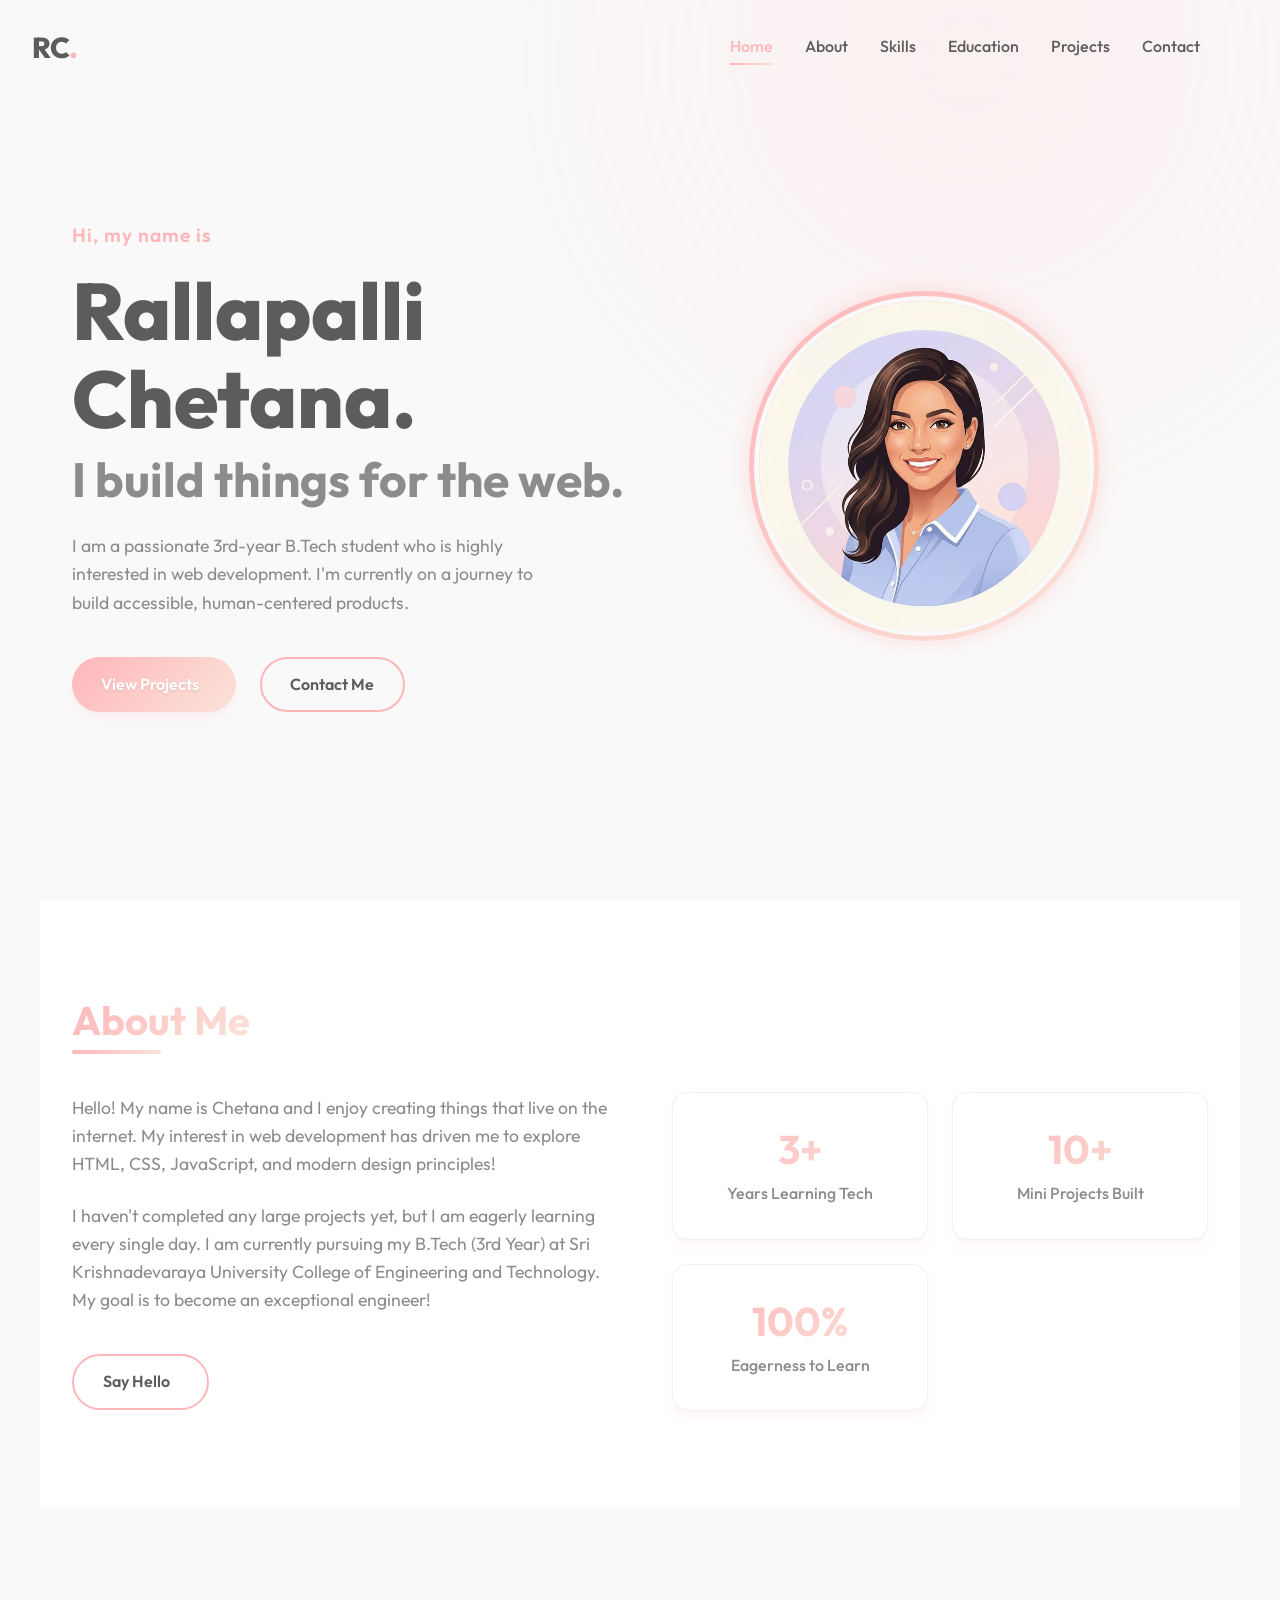
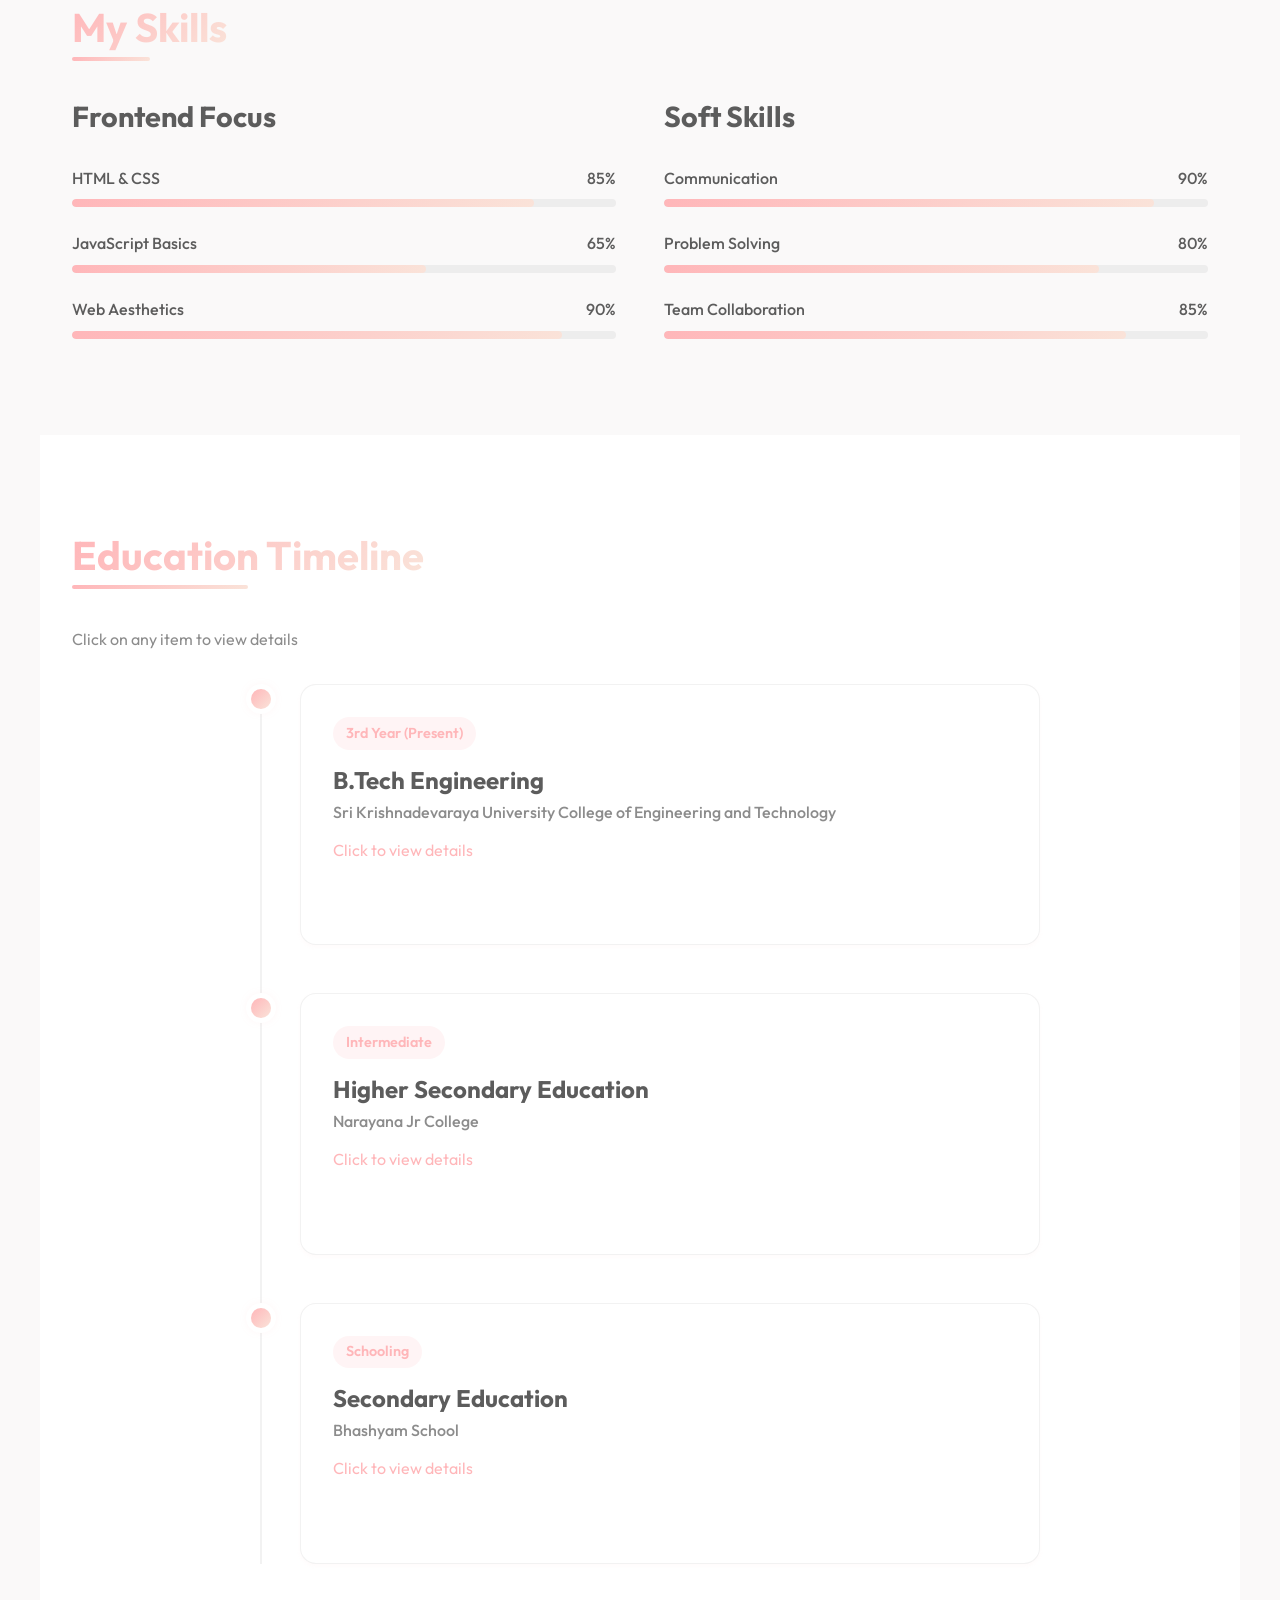
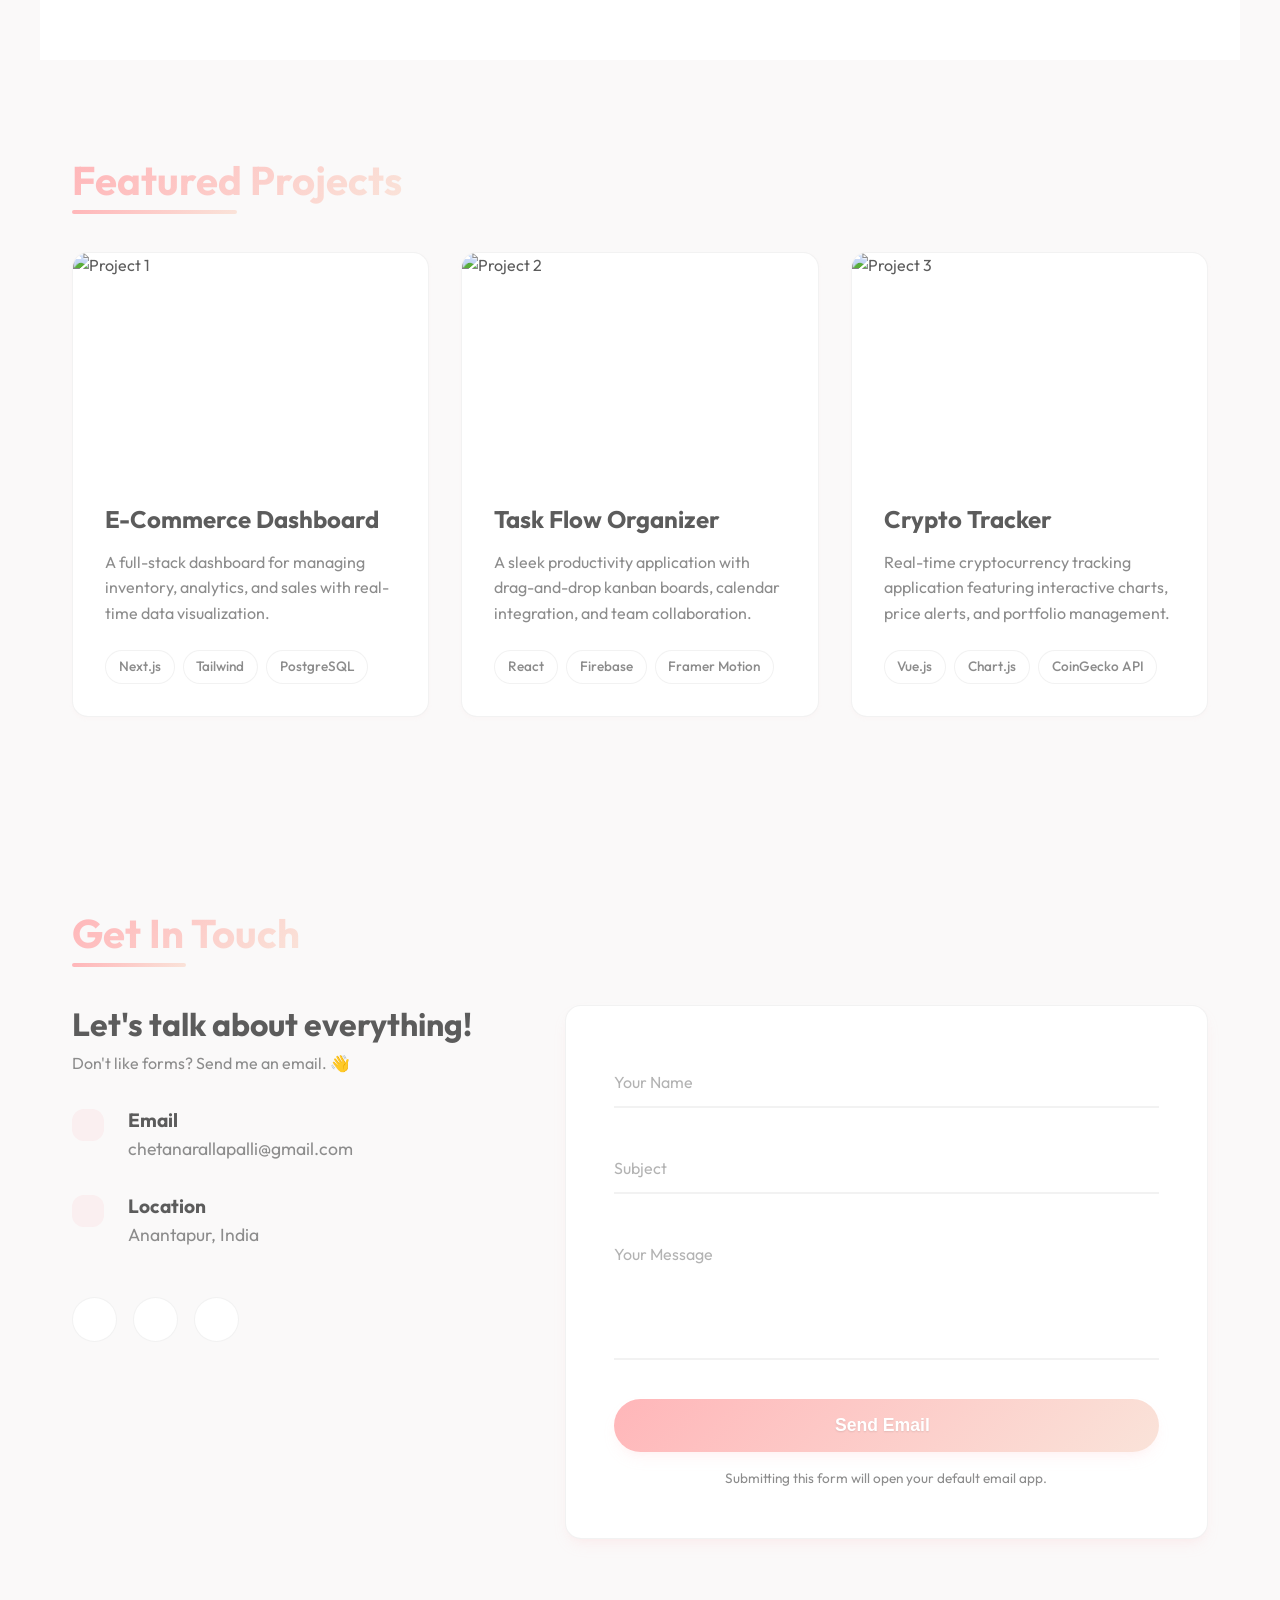
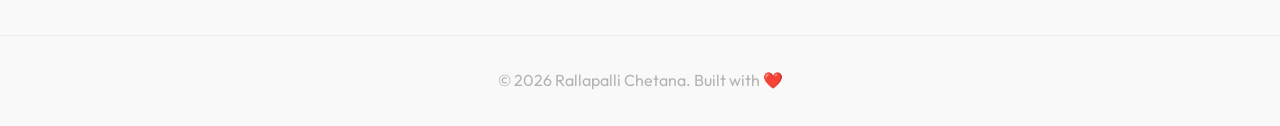
==== commit 39242fb4: "Update index.html" ====
--- a/index.html
+++ b/index.html
@@ -57,7 +57,7 @@
             <div class="hero-image reveal-right">
                 <div class="image-wrapper">
                     <!-- Professional female illustration avatar -->
-                    <img src="avatar.png" alt="Rallapalli Chetana" />
+                    <img src="portfolio/avatar.png" alt="Rallapalli Chetana" />
                 </div>
             </div>
         </section>
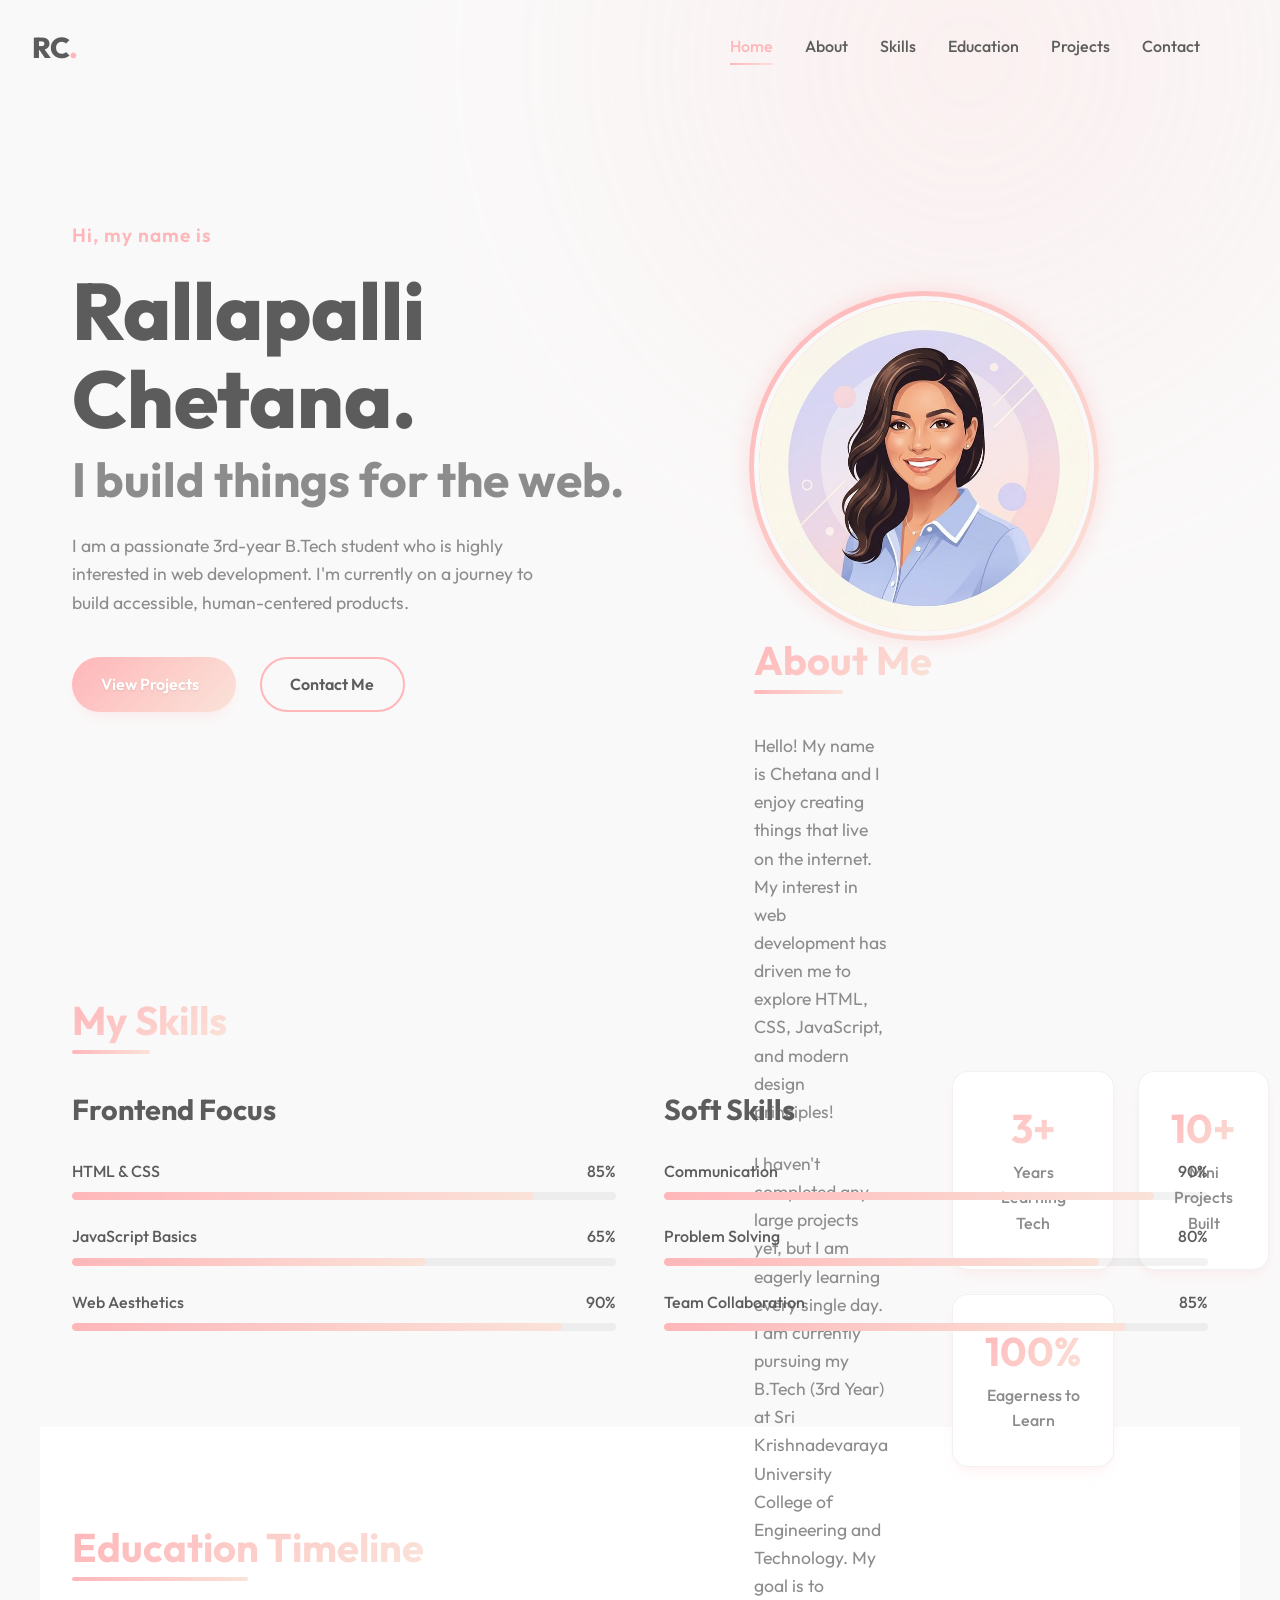
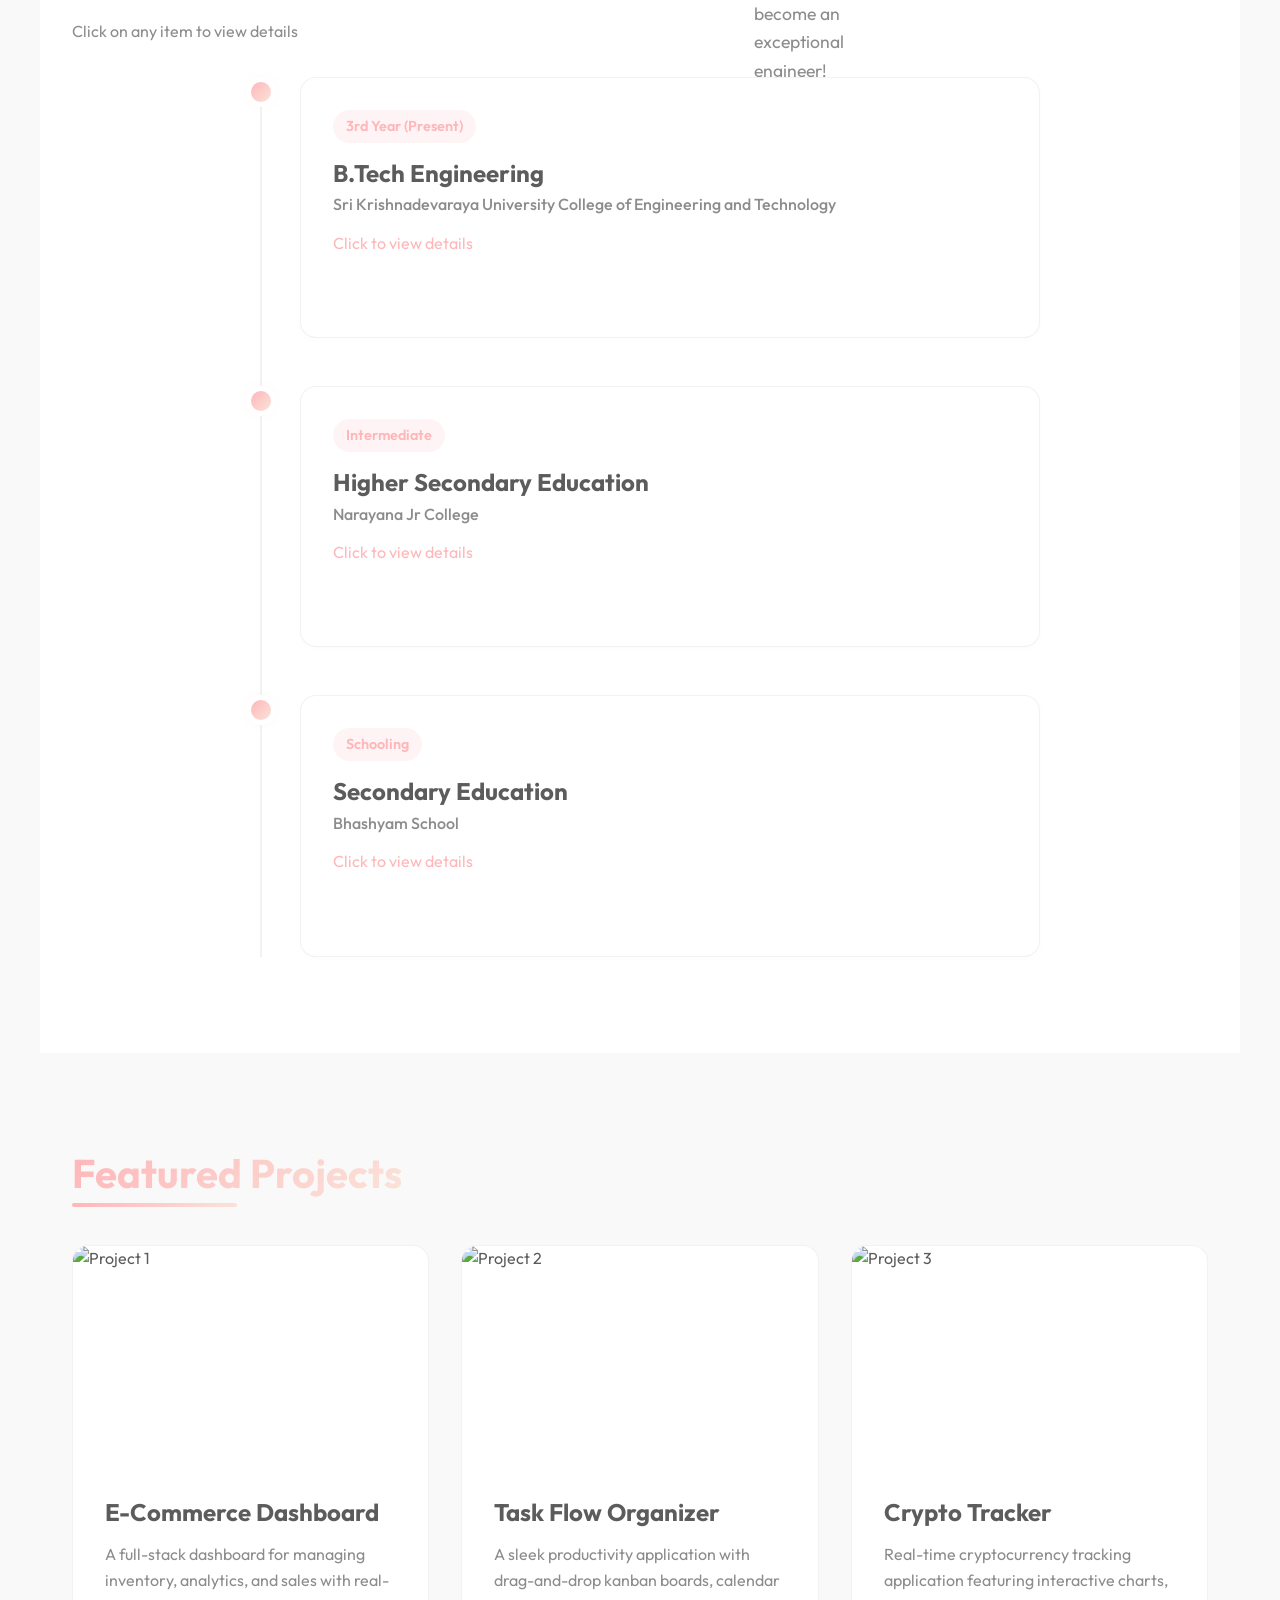
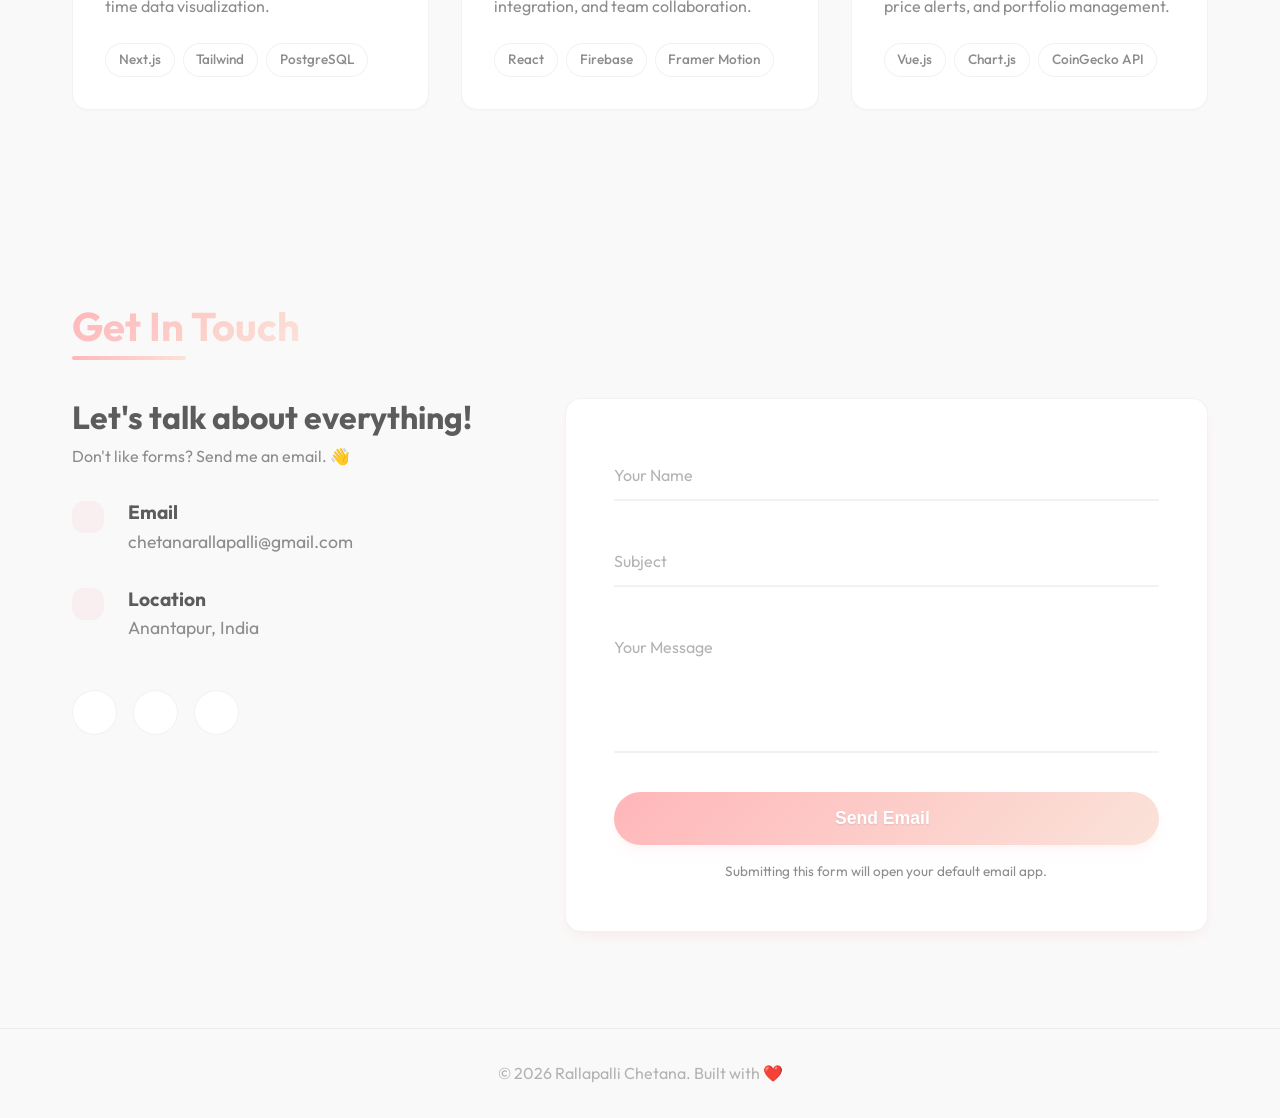
==== commit 05c3251c: "Update avatar image with additional class Added class 'hero-img' to the avatar image." ====
--- a/index.html
+++ b/index.html
@@ -57,7 +57,7 @@
             <div class="hero-image reveal-right">
                 <div class="image-wrapper">
                     <!-- Professional female illustration avatar -->
-                    <img src="portfolio/avatar.png" alt="Rallapalli Chetana" />
+                    <img src="portfolio/avatar.png" alt="Rallapalli Chetana" class="hero-img/>
                 </div>
             </div>
         </section>
